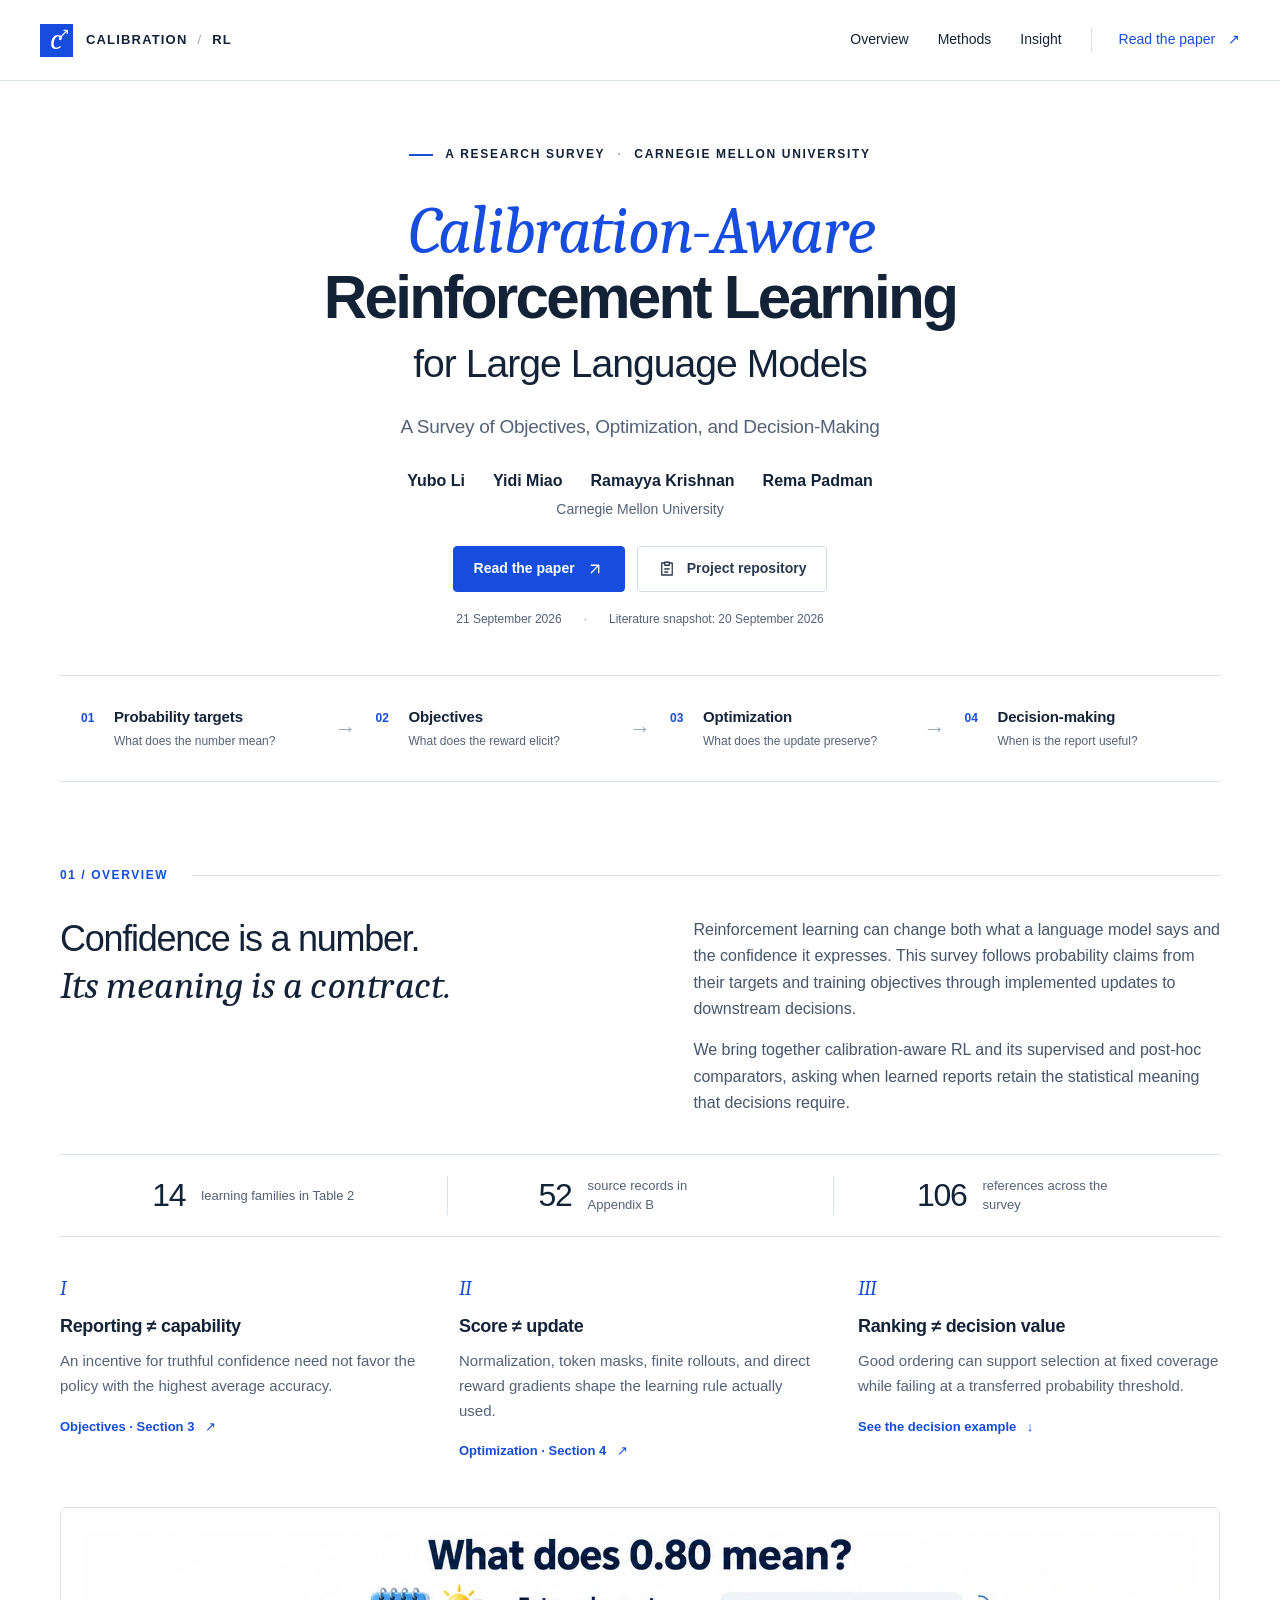
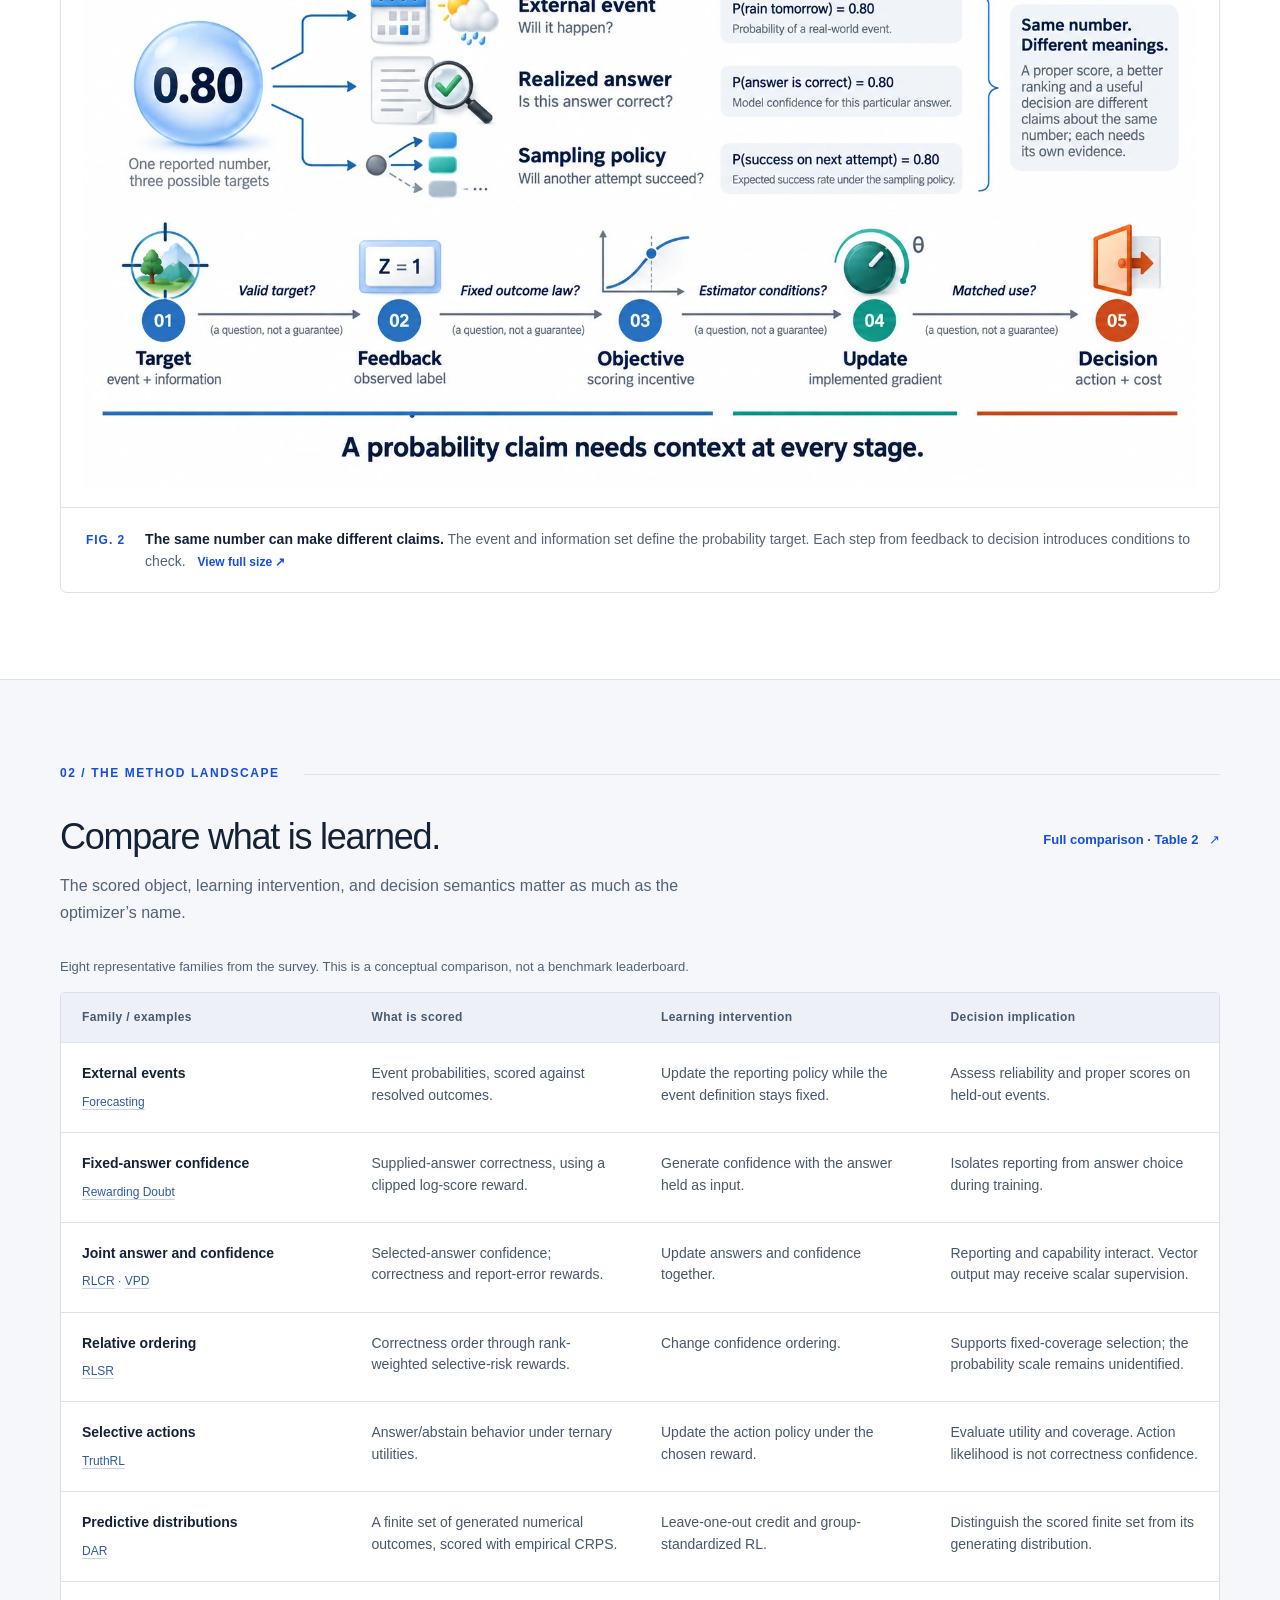
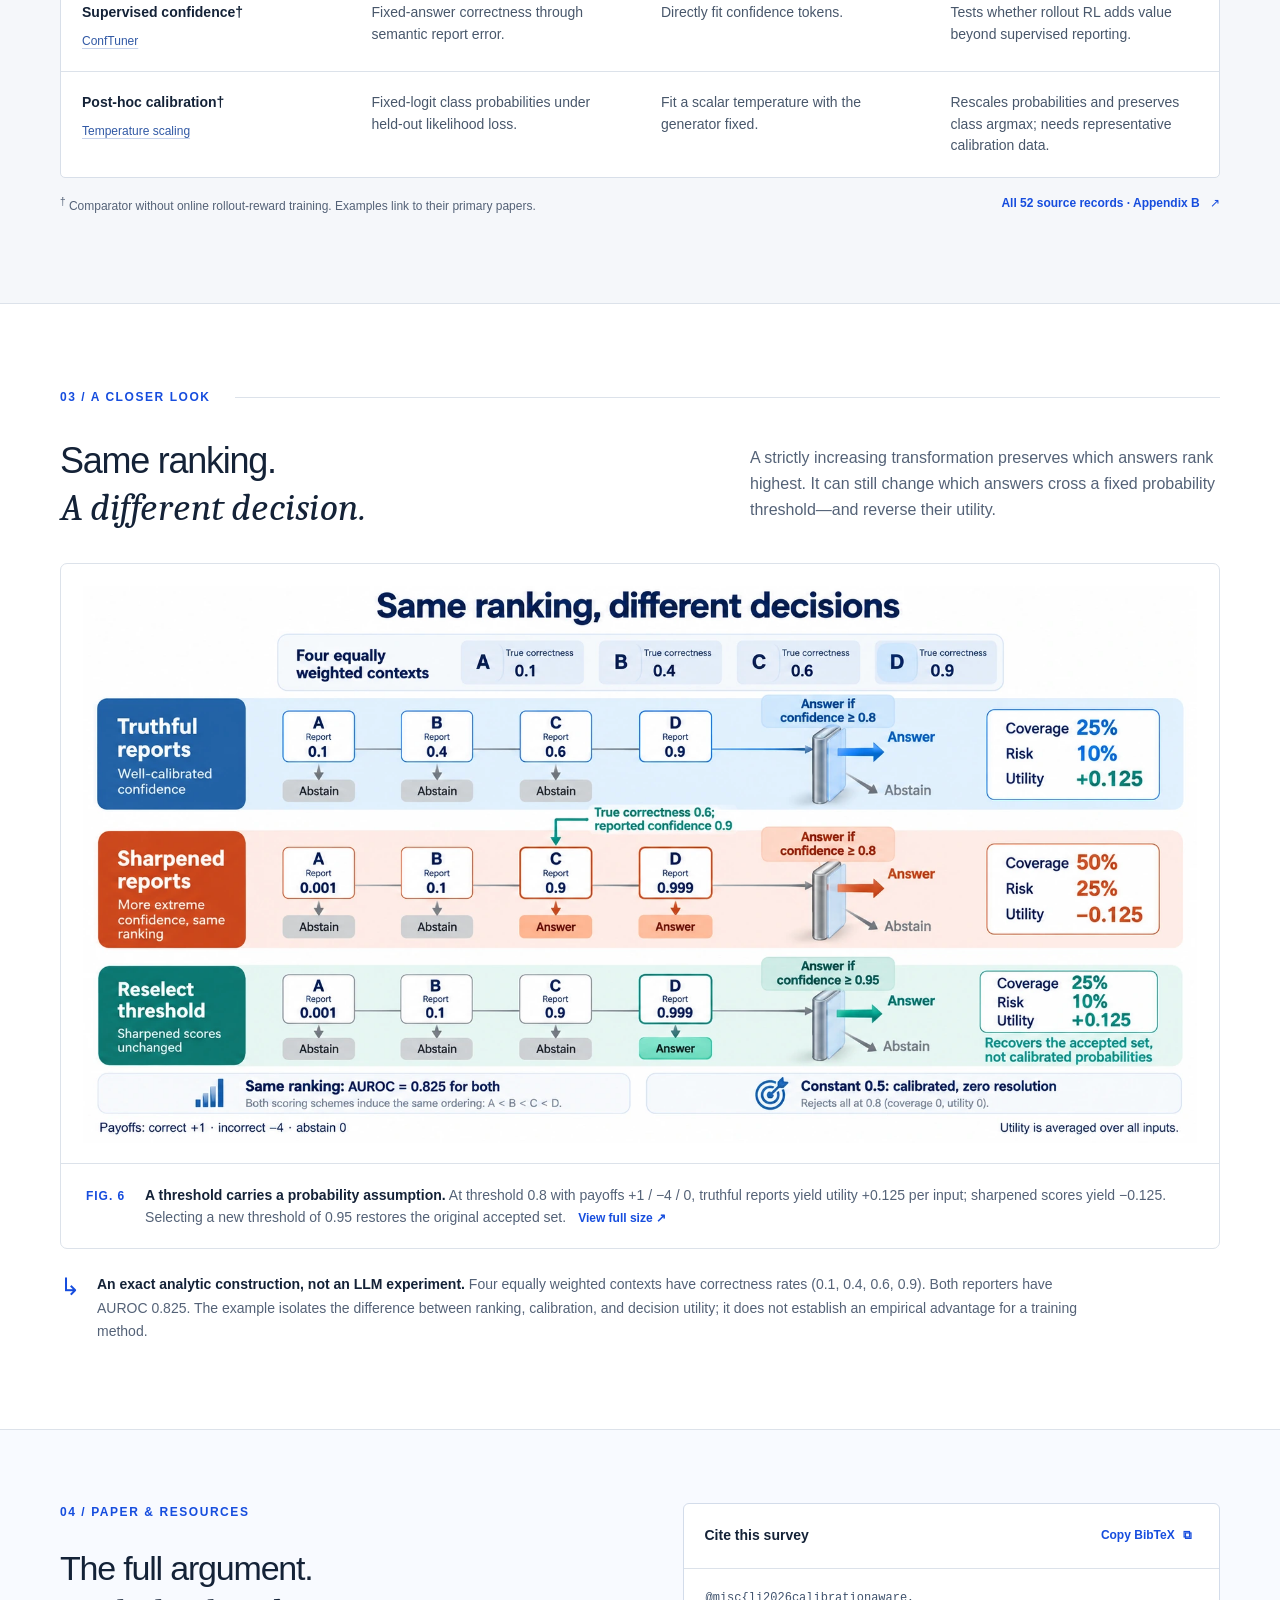
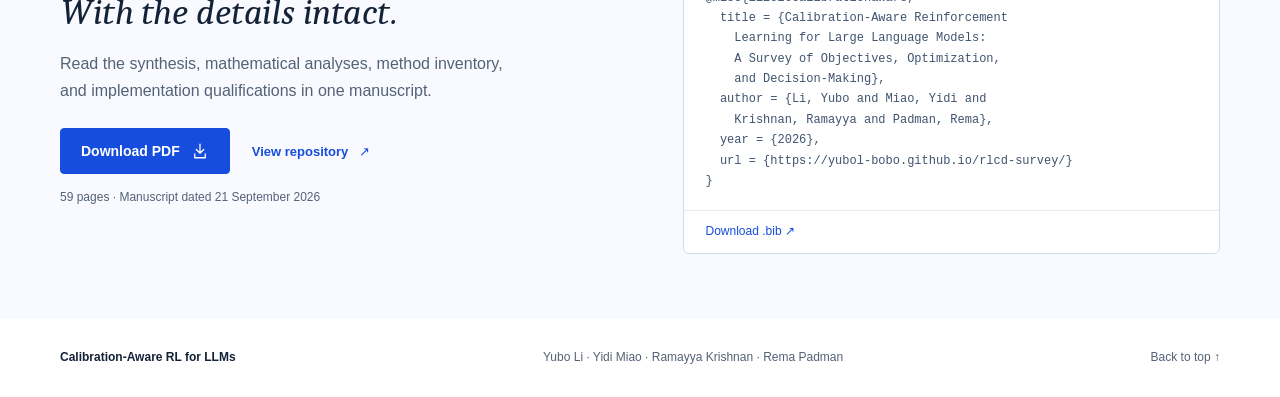
==== index.html @ 8191c108 "Publish calibration-aware RL survey project website" ====
<!doctype html>
<html lang="en">
<head>
  <meta charset="utf-8">
  <meta name="viewport" content="width=device-width, initial-scale=1">
  <meta name="theme-color" content="#164dde">
  <title>Calibration-Aware RL for LLMs · Survey</title>
  <meta name="description" content="A survey of calibration-aware reinforcement learning for large language models: connecting probability targets, objectives, implemented updates, and decision-making.">
  <meta property="og:title" content="Calibration-Aware Reinforcement Learning for Large Language Models">
  <meta property="og:description" content="A survey of objectives, optimization, and decision-making. Yubo Li, Yidi Miao, Ramayya Krishnan, and Rema Padman · Carnegie Mellon University.">
  <meta property="og:type" content="website">
  <meta property="og:url" content="https://yubol-bobo.github.io/rlcd-survey/">
  <meta name="citation_title" content="Calibration-Aware Reinforcement Learning for Large Language Models: A Survey of Objectives, Optimization, and Decision-Making">
  <meta name="citation_author" content="Yubo Li">
  <meta name="citation_author" content="Yidi Miao">
  <meta name="citation_author" content="Ramayya Krishnan">
  <meta name="citation_author" content="Rema Padman">
  <meta name="citation_publication_date" content="2026/09/21">
  <meta name="citation_pdf_url" content="https://yubol-bobo.github.io/rlcd-survey/pdf/calibration-aware-rl-survey.pdf">
  <link rel="canonical" href="https://yubol-bobo.github.io/rlcd-survey/">
  <link rel="icon" href="assets/favicon.svg" type="image/svg+xml">
  <link rel="preload" href="assets/fonts/Caladea-Italic.woff" as="font" type="font/woff" crossorigin>
  <link rel="stylesheet" href="styles.css">
  <script src="script.js" defer></script>
</head>
<body>
  <a class="skip-link" href="#overview">Skip to content</a>
  <header class="site-header">
    <div class="nav-wrap">
      <a class="wordmark" href="#top" aria-label="Calibration-aware RL survey home"><span class="brand-symbol" aria-hidden="true">c<span>↗</span></span>CALIBRATION<span class="wordmark-divider">/</span>RL</a>
      <nav aria-label="Main navigation"><a href="#overview">Overview</a><a href="#methods">Methods</a><a href="#insight">Insight</a><a class="nav-paper" href="pdf/calibration-aware-rl-survey.pdf">Read the paper <span aria-hidden="true">↗</span></a></nav>
    </div>
  </header>
  <main id="top">
    <section class="hero wrap" aria-labelledby="paper-title">
      <div class="eyebrow"><span class="blue-rule" aria-hidden="true"></span><span>A RESEARCH SURVEY</span><span class="eyebrow-dot">·</span><span class="eyebrow-institution">CARNEGIE MELLON UNIVERSITY</span></div>
      <h1 id="paper-title"><em>Calibration-Aware</em><br>Reinforcement Learning<span class="title-last">for Large Language Models</span></h1>
      <p class="subtitle">A Survey of Objectives, Optimization, and Decision-Making</p>
      <p class="authors"><span>Yubo Li</span><span>Yidi Miao</span><span>Ramayya Krishnan</span><span>Rema Padman</span></p>
      <p class="affiliation">Carnegie Mellon University</p>
      <div class="hero-actions"><a class="button primary" href="pdf/calibration-aware-rl-survey.pdf">Read the paper <svg aria-hidden="true" viewBox="0 0 24 24"><path d="M7 17 17 7M7 7h10v10"/></svg></a><a class="button secondary" href="https://github.com/yubol-bobo/rlcd-survey"><svg aria-hidden="true" viewBox="0 0 24 24"><path d="M8 4H5v16h14V4h-3M9 3h6v4H9zM9 12h6M9 16h4"/></svg>Project repository</a></div>
      <div class="hero-meta"><span>21 September 2026</span><span>Literature snapshot: 20 September 2026</span></div>
      <div class="pipeline" aria-label="The survey connects probability targets, objectives, implemented updates, and decisions">
        <div><span class="step-number">01</span><span>Probability targets</span><small>What does the number mean?</small></div><span class="pipeline-arrow" aria-hidden="true">→</span>
        <div><span class="step-number">02</span><span>Objectives</span><small>What does the reward elicit?</small></div><span class="pipeline-arrow" aria-hidden="true">→</span>
        <div><span class="step-number">03</span><span>Optimization</span><small>What does the update preserve?</small></div><span class="pipeline-arrow" aria-hidden="true">→</span>
        <div><span class="step-number">04</span><span>Decision-making</span><small>When is the report useful?</small></div>
      </div>
    </section>

    <section class="section wrap" id="overview" aria-labelledby="overview-title">
      <div class="section-label"><span>01 / OVERVIEW</span><span class="section-line"></span></div>
      <div class="overview-grid">
        <h2 id="overview-title">Confidence is a number.<br><em>Its meaning is a contract.</em></h2>
        <div class="overview-copy"><p>Reinforcement learning can change both what a language model says and the confidence it expresses. This survey follows probability claims from their targets and training objectives through implemented updates to downstream decisions.</p><p>We bring together calibration-aware RL and its supervised and post-hoc comparators, asking when learned reports retain the statistical meaning that decisions require.</p></div>
      </div>
      <div class="evidence-strip"><p><strong>14</strong><span>learning families in Table 2</span></p><p><strong>52</strong><span>source records in Appendix B</span></p><p><strong>106</strong><span>references across the survey</span></p></div>
      <div class="insights-grid">
        <article><span class="small-index">I</span><h3>Reporting ≠ capability</h3><p>An incentive for truthful confidence need not favor the policy with the highest average accuracy.</p><a class="text-link" href="pdf/calibration-aware-rl-survey.pdf#page=10">Objectives · Section 3 <span aria-hidden="true">↗</span></a></article>
        <article><span class="small-index">II</span><h3>Score ≠ update</h3><p>Normalization, token masks, finite rollouts, and direct reward gradients shape the learning rule actually used.</p><a class="text-link" href="pdf/calibration-aware-rl-survey.pdf#page=14">Optimization · Section 4 <span aria-hidden="true">↗</span></a></article>
        <article><span class="small-index">III</span><h3>Ranking ≠ decision value</h3><p>Good ordering can support selection at fixed coverage while failing at a transferred probability threshold.</p><a class="text-link" href="#insight">See the decision example <span aria-hidden="true">↓</span></a></article>
      </div>
      <figure class="figure-shell overview-figure">
        <a class="figure-link" href="assets/probability-claims.webp" target="_blank" rel="noopener" aria-label="Open Figure 2: What does 0.80 mean? at full size"><img src="assets/probability-claims.webp" width="1774" height="887" loading="lazy" alt="A reported probability of 0.80 can describe an external event, the correctness of one realized answer, or success under a sampling policy. Target, feedback, objective, update, and decision are connected by conditions that need checking."></a>
        <figcaption><span class="figure-number">FIG. 2</span><div><strong>The same number can make different claims.</strong> The event and information set define the probability target. Each step from feedback to decision introduces conditions to check.<a class="figure-full" href="assets/probability-claims.webp" target="_blank" rel="noopener">View full size <span aria-hidden="true">↗</span></a></div></figcaption>
      </figure>
    </section>

    <section class="methods-section" id="methods" aria-labelledby="methods-title"><div class="wrap section">
      <div class="section-label"><span>02 / THE METHOD LANDSCAPE</span><span class="section-line"></span></div>
      <div class="section-heading"><div><h2 id="methods-title">Compare what is learned.</h2><p class="section-intro">The scored object, learning intervention, and decision semantics matter as much as the optimizer’s name.</p></div><a class="text-link" href="pdf/calibration-aware-rl-survey.pdf#page=8">Full comparison · Table 2 <span aria-hidden="true">↗</span></a></div>
      <p class="table-scope">Eight representative families from the survey. This is a conceptual comparison, not a benchmark leaderboard.</p>
      <p class="mobile-table-hint">Scroll horizontally to compare all four columns <span aria-hidden="true">↔</span></p>
      <div class="table-scroll" role="region" aria-label="Comparison of eight representative learning families" tabindex="0">
        <table><caption class="visually-hidden">Selected learning families, targets, interventions, and decision implications, adapted from Table 2.</caption><colgroup><col class="family-col"><col><col><col></colgroup><thead><tr><th scope="col">Family / examples</th><th scope="col">What is scored</th><th scope="col">Learning intervention</th><th scope="col">Decision implication</th></tr></thead><tbody>
<tr><th scope="row"><strong>External events</strong><span class="method-examples"><a href="https://arxiv.org/abs/2608.28482" title="Forecasting (P001)">Forecasting</a></span></th><td>Event probabilities, scored against resolved outcomes.</td><td>Update the reporting policy while the event definition stays fixed.</td><td>Assess reliability and proper scores on held-out events.</td></tr>
<tr><th scope="row"><strong>Fixed-answer confidence</strong><span class="method-examples"><a href="https://proceedings.iclr.cc/paper_files/paper/2026/hash/bf8065446507b0d3842838564ac4f1f3-Abstract-Conference.html" title="Rewarding Doubt (P011)">Rewarding Doubt</a></span></th><td>Supplied-answer correctness, using a clipped log-score reward.</td><td>Generate confidence with the answer held as input.</td><td>Isolates reporting from answer choice during training.</td></tr>
<tr><th scope="row"><strong>Joint answer and confidence</strong><span class="method-examples"><a href="https://proceedings.iclr.cc/paper_files/paper/2026/hash/615675cc6e94ddb1a783904fb178b5f6-Abstract-Conference.html" title="RLCR (P010)">RLCR</a> · <a href="https://arxiv.org/abs/2511.14275" title="VPD (P067)">VPD</a></span></th><td>Selected-answer confidence; correctness and report-error rewards.</td><td>Update answers and confidence together.</td><td>Reporting and capability interact. Vector output may receive scalar supervision.</td></tr>
<tr><th scope="row"><strong>Relative ordering</strong><span class="method-examples"><a href="https://arxiv.org/abs/2607.03528" title="RLSR (P030)">RLSR</a></span></th><td>Correctness order through rank-weighted selective-risk rewards.</td><td>Change confidence ordering.</td><td>Supports fixed-coverage selection; the probability scale remains unidentified.</td></tr>
<tr><th scope="row"><strong>Selective actions</strong><span class="method-examples"><a href="https://icml.cc/virtual/2026/poster/63785" title="TruthRL (P020)">TruthRL</a></span></th><td>Answer/abstain behavior under ternary utilities.</td><td>Update the action policy under the chosen reward.</td><td>Evaluate utility and coverage. Action likelihood is not correctness confidence.</td></tr>
<tr><th scope="row"><strong>Predictive distributions</strong><span class="method-examples"><a href="https://arxiv.org/abs/2605.20740" title="DAR (P078)">DAR</a></span></th><td>A finite set of generated numerical outcomes, scored with empirical CRPS.</td><td>Leave-one-out credit and group-standardized RL.</td><td>Distinguish the scored finite set from its generating distribution.</td></tr>
<tr><th scope="row"><strong>Supervised confidence†</strong><span class="method-examples"><a href="https://doi.org/10.52202/085713-1783" title="ConfTuner (P009)">ConfTuner</a></span></th><td>Fixed-answer correctness through semantic report error.</td><td>Directly fit confidence tokens.</td><td>Tests whether rollout RL adds value beyond supervised reporting.</td></tr>
<tr><th scope="row"><strong>Post-hoc calibration†</strong><span class="method-examples"><a href="https://proceedings.mlr.press/v70/guo17a.html" title="Temperature scaling (P055)">Temperature scaling</a></span></th><td>Fixed-logit class probabilities under held-out likelihood loss.</td><td>Fit a scalar temperature with the generator fixed.</td><td>Rescales probabilities and preserves class argmax; needs representative calibration data.</td></tr>
        </tbody></table>
      </div>
      <div class="table-note"><p><sup>†</sup> Comparator without online rollout-reward training. Examples link to their primary papers.</p><a class="text-link" href="pdf/calibration-aware-rl-survey.pdf#page=39">All 52 source records · Appendix B <span aria-hidden="true">↗</span></a></div>
    </div></section>

    <section class="section wrap" id="insight" aria-labelledby="insight-title">
      <div class="section-label"><span>03 / A CLOSER LOOK</span><span class="section-line"></span></div>
      <div class="section-heading insight-heading"><div><h2 id="insight-title">Same ranking.<br><em>A different decision.</em></h2></div><p class="section-intro">A strictly increasing transformation preserves which answers rank highest. It can still change which answers cross a fixed probability threshold—and reverse their utility.</p></div>
      <figure class="figure-shell">
        <a class="figure-link" href="assets/decision-thresholds.webp" target="_blank" rel="noopener" aria-label="Open Figure 6: the decision threshold example at full size"><img src="assets/decision-thresholds.webp" width="1774" height="887" loading="lazy" alt="An exact four-context example compares truthful confidence with sharpened scores. At the same threshold of 0.8, truthful reports accept only context D, while sharpened scores also accept context C. Both have the same ranking but different risk and utility."></a>
        <figcaption><span class="figure-number">FIG. 6</span><div><strong>A threshold carries a probability assumption.</strong> At threshold 0.8 with payoffs +1 / −4 / 0, truthful reports yield utility +0.125 per input; sharpened scores yield −0.125. Selecting a new threshold of 0.95 restores the original accepted set.<a class="figure-full" href="assets/decision-thresholds.webp" target="_blank" rel="noopener">View full size <span aria-hidden="true">↗</span></a></div></figcaption>
      </figure>
      <div class="analytic-note"><span class="note-mark" aria-hidden="true">↳</span><p><strong>An exact analytic construction, not an LLM experiment.</strong> Four equally weighted contexts have correctness rates (0.1, 0.4, 0.6, 0.9). Both reporters have AUROC 0.825. The example isolates the difference between ranking, calibration, and decision utility; it does not establish an empirical advantage for a training method.</p></div>
    </section>

    <section class="paper-section" id="paper" aria-labelledby="paper-section-title"><div class="wrap paper-grid">
      <div><div class="section-label"><span>04 / PAPER & RESOURCES</span></div><h2 id="paper-section-title">The full argument.<br><em>With the details intact.</em></h2><p>Read the synthesis, mathematical analyses, method inventory, and implementation qualifications in one manuscript.</p><div class="hero-actions"><a class="button primary" href="pdf/calibration-aware-rl-survey.pdf" download>Download PDF <svg aria-hidden="true" viewBox="0 0 24 24"><path d="M12 3v12m-5-5 5 5 5-5M5 16v5h14v-5"/></svg></a><a class="text-link" href="https://github.com/yubol-bobo/rlcd-survey">View repository <span aria-hidden="true">↗</span></a></div><p class="paper-details">59 pages · Manuscript dated 21 September 2026</p></div>
      <div class="citation-block"><div class="citation-header"><h3>Cite this survey</h3><button type="button" id="copy-citation" aria-label="Copy BibTeX citation">Copy BibTeX <span aria-hidden="true">⧉</span></button></div><pre><code id="citation-text">@misc{li2026calibrationaware,
  title = {Calibration-Aware Reinforcement
    Learning for Large Language Models:
    A Survey of Objectives, Optimization,
    and Decision-Making},
  author = {Li, Yubo and Miao, Yidi and
    Krishnan, Ramayya and Padman, Rema},
  year = {2026},
  url = {https://yubol-bobo.github.io/rlcd-survey/}
}</code></pre><div class="citation-bottom"><a href="citation.bib" download>Download .bib <span aria-hidden="true">↗</span></a><span id="copy-status" role="status" aria-live="polite"></span></div></div>
    </div></section>
  </main>
  <footer class="wrap"><p>Calibration-Aware RL for LLMs</p><p>Yubo Li · Yidi Miao · Ramayya Krishnan · Rema Padman</p><a href="#top">Back to top <span aria-hidden="true">↑</span></a></footer>
</body>
</html>
---- styles.css ----
@font-face{font-family:Caladea;src:url('assets/fonts/Caladea-Italic.woff') format('woff');font-style:italic;font-weight:400;font-display:swap}
:root{--ink:#142237;--muted:#546277;--blue:#164dde;--line:#dce2ea;--pale:#f5f7fa;--wrap:1160px;--serif:Caladea,Georgia,serif}
*{box-sizing:border-box}html{scroll-behavior:smooth;scroll-padding-top:100px}body{margin:0;background:#fff;color:var(--ink);font:16px/1.65 -apple-system,BlinkMacSystemFont,'Segoe UI',Arial,sans-serif;-webkit-font-smoothing:antialiased}a{color:inherit;text-decoration:none}button{font:inherit}a,button{-webkit-tap-highlight-color:transparent}a:focus-visible,button:focus-visible,.table-scroll:focus-visible{outline:3px solid var(--blue);outline-offset:5px}::selection{background:#dce8ff;color:#13377c}.wrap{width:min(var(--wrap),calc(100% - 96px));margin-inline:auto}.site-header{border-bottom:1px solid var(--line);background:rgba(255,255,255,.97);position:sticky;top:0;z-index:10}.nav-wrap{width:min(1320px,calc(100% - 80px));height:80px;margin:auto;display:flex;align-items:center;justify-content:space-between}.wordmark{display:flex;align-items:center;gap:10px;font-size:13px;font-weight:750;letter-spacing:.09em}.wordmark-divider{color:#9ba6b7;font-weight:400}.brand-symbol{position:relative;background:var(--blue);color:white;font:italic 29px var(--serif);width:33px;height:33px;text-align:center;line-height:28px;letter-spacing:0;margin-right:3px}.brand-symbol span{position:absolute;right:3px;top:1px;font:14px Arial}nav{display:flex;align-items:center;gap:29px;font-size:14px;font-weight:500}nav a:hover,nav a[aria-current],.text-link:hover{color:var(--blue)}.nav-paper{padding-left:27px;border-left:1px solid var(--line);color:var(--blue)}.nav-paper span{padding-left:9px}.hero{padding-top:64px;text-align:center}.eyebrow{font-size:12px;letter-spacing:.14em;font-weight:600;display:flex;align-items:center;justify-content:center;gap:12px}.blue-rule{width:24px;height:2px;background:var(--blue)}.eyebrow-dot{color:#9ba6b7}h1,h2,h3,p{margin:0}h1{font-size:clamp(42px,4.7vw,69px);font-weight:550;line-height:1.09;letter-spacing:-.045em;margin:28px 0 21px}h1 em{font-family:var(--serif);font-weight:400;color:var(--blue);font-size:1.1em;letter-spacing:-.035em}h1 .title-last{display:block;font-size:.65em;letter-spacing:-.025em;line-height:1.3;margin-top:8px;font-weight:430}.subtitle{font-size:19px;color:var(--muted);letter-spacing:-.015em}.authors{display:flex;flex-wrap:wrap;justify-content:center;gap:8px 28px;margin-top:26px;font-size:16px;font-weight:550}.affiliation{font-size:14px;color:var(--muted);margin-top:4px}.hero-actions{display:flex;flex-wrap:wrap;align-items:center;justify-content:center;gap:12px;margin-top:24px}.button{min-height:46px;padding:10px 20px;border:1px solid var(--blue);display:inline-flex;align-items:center;justify-content:center;gap:11px;border-radius:4px;font-weight:600;font-size:14px;transition:background .15s,transform .15s}.button:hover{transform:translateY(-2px)}.button.primary{background:var(--blue);color:white}.button.primary:hover{background:#123eb2}.button.secondary{border-color:#d3dae4;background:white;color:#29394f}.button.secondary:hover{background:var(--pale)}.button svg{width:18px;height:18px;fill:none;stroke:currentColor;stroke-width:1.7;stroke-linecap:round;stroke-linejoin:round}.hero-meta{font-size:12px;display:flex;justify-content:center;gap:22px;color:var(--muted);margin-top:18px}.hero-meta span+span:before{content:'·';margin-right:22px;color:#8b96a7}.pipeline{margin-top:46px;padding:29px 5px;border-top:1px solid var(--line);border-bottom:1px solid var(--line);display:grid;grid-template-columns:1fr 28px 1fr 28px 1fr 28px 1fr;align-items:center;text-align:left}.pipeline>div{padding-left:16px;display:grid;grid-template-columns:26px 1fr;gap:2px 7px}.pipeline .step-number{grid-row:span 2;color:var(--blue);font-size:12px;margin-top:4px;font-weight:600}.pipeline div>span:not(.step-number){font-weight:600;font-size:15px;letter-spacing:-.01em}.pipeline small{font-size:12px;color:var(--muted);white-space:nowrap}.pipeline-arrow{color:#9ca9ba;font-size:22px;text-align:center}.section{padding-top:84px;padding-bottom:86px}.section-label{display:flex;align-items:center;gap:24px;color:var(--blue);font-size:12px;font-weight:650;letter-spacing:.13em;margin-bottom:31px}.section-line{height:1px;background:var(--line);flex:1}h2{font-size:36px;line-height:1.22;letter-spacing:-.035em;font-weight:540}h2 em{font-family:var(--serif);font-weight:400;letter-spacing:-.012em;font-size:1.07em}h3{font-size:18px;line-height:1.4;letter-spacing:-.018em;font-weight:620}.overview-grid{display:grid;grid-template-columns:1.07fr 1fr;gap:70px;align-items:start}.overview-copy{color:#45556a}.overview-copy p+p{margin-top:15px}.evidence-strip{display:grid;grid-template-columns:repeat(3,1fr);border-block:1px solid var(--line);margin:38px 0 34px;padding:21px 0}.evidence-strip p{display:flex;align-items:center;gap:16px;justify-content:center;border-left:1px solid var(--line)}.evidence-strip p:first-child{border:0}.evidence-strip strong{font-size:32px;font-weight:450;letter-spacing:-.04em;line-height:1.2}.evidence-strip span{font-size:13px;line-height:1.4;max-width:155px;color:var(--muted)}.insights-grid{display:grid;grid-template-columns:repeat(3,1fr);gap:37px}.small-index{color:var(--blue);font-family:var(--serif);font-style:italic;font-size:20px;display:block;margin-bottom:10px}.insights-grid p{font-size:15px;color:var(--muted);line-height:1.65;margin-top:10px}.text-link{display:inline-block;font-size:13px;font-weight:550;color:var(--blue)}.text-link span{margin-left:7px}.insights-grid .text-link{margin-top:17px}.figure-shell{margin:33px 0 0;background:#fff;border:1px solid var(--line);border-radius:7px;overflow:hidden}.overview-figure{margin-top:43px}.figure-link{display:block;padding:22px 22px 0}.figure-link img{display:block;width:100%;height:auto}.figure-link:hover{background:#fbfcff}figcaption{display:flex;gap:20px;border-top:1px solid var(--line);padding:20px 25px;font-size:14px;color:var(--muted);line-height:1.6;margin-top:20px}figcaption strong{color:var(--ink);font-weight:600}.figure-number{flex-shrink:0;font-size:12px;font-weight:700;letter-spacing:.08em;color:var(--blue);padding-top:3px}.figure-full{display:inline-block;white-space:nowrap;color:var(--blue);font-size:12px;font-weight:600;margin-left:12px}.methods-section{background:var(--pale);border-block:1px solid var(--line)}.section-heading{display:flex;justify-content:space-between;align-items:flex-start;gap:45px}.section-heading>.text-link{flex-shrink:0;margin-top:14px}.section-intro{color:var(--muted);max-width:650px;margin-top:14px}.table-scope{font-size:13px;color:var(--muted);margin-top:30px;margin-bottom:15px}.table-scroll{overflow-x:auto;border:1px solid #d8dfe9;border-radius:5px;background:white;scrollbar-color:#9cabbe #edf1f6}table{border-collapse:collapse;table-layout:fixed;width:100%;text-align:left;font-size:14px;line-height:1.55}th,td{padding:20px 21px;vertical-align:top;border-bottom:1px solid var(--line)}thead th{font-size:12px;letter-spacing:.035em;color:#465970;background:#edf1f7;font-weight:650;padding-block:15px}td,tbody th{font-weight:400}tbody tr:last-child>*{border-bottom:0}.family-col{width:25%}tbody th>strong{display:block;font-size:14px;font-weight:630;color:var(--ink)}.method-examples{display:block;font-size:12px;line-height:1.6;color:var(--muted);margin-top:8px}.method-examples a{color:#3159a5;text-decoration:underline;text-decoration-color:#c7d3eb;text-underline-offset:3px}.method-examples a:hover{text-decoration-color:var(--blue)}tbody td{color:#48576b}.table-note{display:flex;gap:35px;justify-content:space-between;margin-top:16px;font-size:12px;color:var(--muted)}.table-note .text-link{flex-shrink:0;font-size:12px}.mobile-table-hint{display:none}.insight-heading{align-items:center}.insight-heading>.section-intro{max-width:470px;margin:0}.analytic-note{display:flex;gap:17px;font-size:14px;color:var(--muted);margin-top:24px;line-height:1.65;max-width:1020px}.analytic-note strong{color:var(--ink);font-weight:600}.note-mark{color:var(--blue);font-size:24px;line-height:1.2}.paper-section{border-top:1px solid var(--line);background:#f8faff;padding:73px 0 65px}.paper-grid{display:grid;grid-template-columns:1fr 1fr;gap:85px}.paper-grid .section-label{margin-bottom:25px}.paper-grid h2{font-size:34px}.paper-grid>div>p{margin-top:18px;color:var(--muted);max-width:470px}.paper-grid .hero-actions{justify-content:flex-start;gap:22px}.paper-grid .paper-details{font-size:12px;margin-top:14px}.citation-block{align-self:center;border:1px solid #d3dcea;border-radius:6px;background:white;overflow:hidden}.citation-header{display:flex;align-items:center;justify-content:space-between;padding:16px 21px;border-bottom:1px solid var(--line);gap:10px}.citation-header h3{font-size:14px;letter-spacing:0}.citation-header button{background:transparent;border:0;color:var(--blue);font-size:12px;font-weight:600;padding:6px;cursor:pointer}.citation-header button:hover{background:#eef3ff;border-radius:3px}.citation-header button span{margin-left:5px}pre{font:12px/1.7 'Cascadia Code',Consolas,monospace;margin:0;padding:19px 22px;overflow-x:auto;color:#40536e;tab-size:2}.citation-bottom{display:flex;justify-content:space-between;gap:10px;border-top:1px solid #e6ebf3;padding:11px 22px;font-size:12px;color:var(--blue)}footer{display:flex;align-items:center;justify-content:space-between;gap:24px;padding-block:29px;font-size:12px;color:var(--muted)}footer p:first-child{font-weight:650;color:var(--ink)}footer a{white-space:nowrap}.skip-link{position:fixed;top:8px;left:12px;padding:10px 15px;background:var(--blue);color:white;transform:translateY(-180%);z-index:100}.skip-link:focus{transform:translateY(0)}.visually-hidden{position:absolute;width:1px;height:1px;margin:-1px;padding:0;overflow:hidden;clip:rect(0,0,0,0);white-space:nowrap;border:0}
@media(min-width:1550px){.hero{padding-top:80px}h1{font-size:74px}.pipeline{margin-top:54px}}
@media(max-width:1100px){.wrap{width:calc(100% - 64px)}.nav-wrap{width:calc(100% - 48px)}.pipeline>div{padding-left:4px;grid-template-columns:22px 1fr;gap:2px 4px}.pipeline{grid-template-columns:1fr 16px 1fr 16px 1fr 16px 1fr}.pipeline small{font-size:12px;white-space:normal}.pipeline div>span:not(.step-number){font-size:14px}.overview-grid{gap:40px}h2{font-size:32px}.paper-grid{gap:40px}th,td{padding:17px 15px}.section-heading{gap:25px}.insight-heading>.section-intro{max-width:420px}.section{padding-block:68px}footer{font-size:12px}}
@media(max-width:760px){html{scroll-padding-top:85px}.wrap{width:calc(100% - 40px)}.nav-wrap{width:calc(100% - 36px);height:65px}.wordmark{font-size:12px;gap:6px;letter-spacing:.05em}.brand-symbol{width:28px;height:28px;line-height:24px;font-size:25px}nav{gap:18px;font-size:12px}nav>a:not(.nav-paper){display:none}.nav-paper{padding-left:0;border:0}.nav-paper span{padding-left:4px}.hero{padding-top:45px}.eyebrow{font-size:12px;letter-spacing:.09em;gap:7px}.blue-rule{width:15px}h1{font-size:clamp(34px,6.5vw,48px);line-height:1.13;letter-spacing:-.045em;margin-top:23px}h1 .title-last{font-size:.66em;margin-top:11px}.subtitle{font-size:16px;max-width:390px;margin:auto;line-height:1.55;padding-inline:6px}.authors{font-size:14px;gap:5px 19px;max-width:410px;margin-inline:auto;margin-top:23px}.affiliation{font-size:12px}.hero-actions{gap:9px}.button{font-size:13px;padding:10px 15px}.hero-meta{flex-direction:column;gap:1px;font-size:12px}.hero-meta span+span:before{content:none}.pipeline{margin-top:31px;grid-template-columns:1fr 1fr;gap:23px 12px;padding:24px 0}.pipeline-arrow{display:none}.pipeline>div{grid-template-columns:25px 1fr;padding-left:5px}.pipeline small{font-size:12px}.pipeline div>span:not(.step-number){font-size:14px}.section{padding-top:52px;padding-bottom:53px}.section-label{font-size:12px;letter-spacing:.11em;gap:15px;margin-bottom:24px}.overview-grid{grid-template-columns:1fr;gap:24px}h2{font-size:31px}.overview-copy{font-size:16px}.evidence-strip{margin:27px 0 29px;padding-block:20px}.evidence-strip p{flex-direction:column;gap:5px;text-align:center;padding-inline:8px}.evidence-strip strong{font-size:30px}.evidence-strip span{font-size:12px;max-width:100px}.insights-grid{grid-template-columns:1fr;gap:0}.insights-grid article{padding-block:20px;border-top:1px solid var(--line);display:grid;grid-template-columns:24px 1fr;gap:0 12px}.insights-grid article:first-child{border:0;padding-top:0}.insights-grid .small-index{grid-row:span 3;margin:0;font-size:20px;line-height:1.4}.insights-grid h3{font-size:18px}.insights-grid p{margin-top:7px;font-size:15px}.insights-grid .text-link{margin-top:10px}.figure-shell{margin-top:23px;border-radius:4px}.figure-link{padding:10px 7px 0}figcaption{margin-top:10px;padding:14px 14px;gap:12px;font-size:12px}.figure-number{font-size:12px;white-space:nowrap}.figure-full{display:block;margin:7px 0 0;font-size:12px}.section-heading{display:block}.section-heading>.text-link{margin-top:18px}.section-intro{font-size:16px;margin-top:12px}.table-scope{margin-top:24px;margin-bottom:12px;font-size:12px}.mobile-table-hint{display:block;font-size:12px;color:var(--blue);margin-bottom:8px}.table-scroll{margin-right:-20px;border-radius:4px 0 0 4px}table{min-width:880px;font-size:14px}th,td{padding:17px 18px}.table-note{flex-direction:column;gap:10px;font-size:12px}.table-note .text-link{font-size:12px}.insight-heading>.section-intro{margin-top:19px;max-width:none}.analytic-note{font-size:13px;gap:11px}.paper-section{padding-block:51px}.paper-grid{grid-template-columns:1fr;gap:30px}.paper-grid h2{font-size:32px}.paper-grid>div>p{font-size:15px}.paper-grid .paper-details{font-size:12px}.citation-header{padding:13px 16px}pre{font-size:12px;padding:17px 16px}.citation-bottom{padding:11px 16px}footer{flex-wrap:wrap;justify-content:space-between;gap:9px 12px;padding-block:24px;font-size:12px}footer p:nth-child(2){order:3;width:100%;font-size:12px}footer p:first-child{font-size:12px}}
@media(prefers-reduced-motion:reduce){html{scroll-behavior:auto}*,*:before,*:after{transition:none!important;animation:none!important}}

@media(max-width:760px){.eyebrow{flex-wrap:wrap;gap:3px 8px}.eyebrow .blue-rule,.eyebrow-dot{display:none}.eyebrow-institution{width:100%}.authors{display:grid;grid-template-columns:1fr 1fr;gap:5px 15px;max-width:330px}}
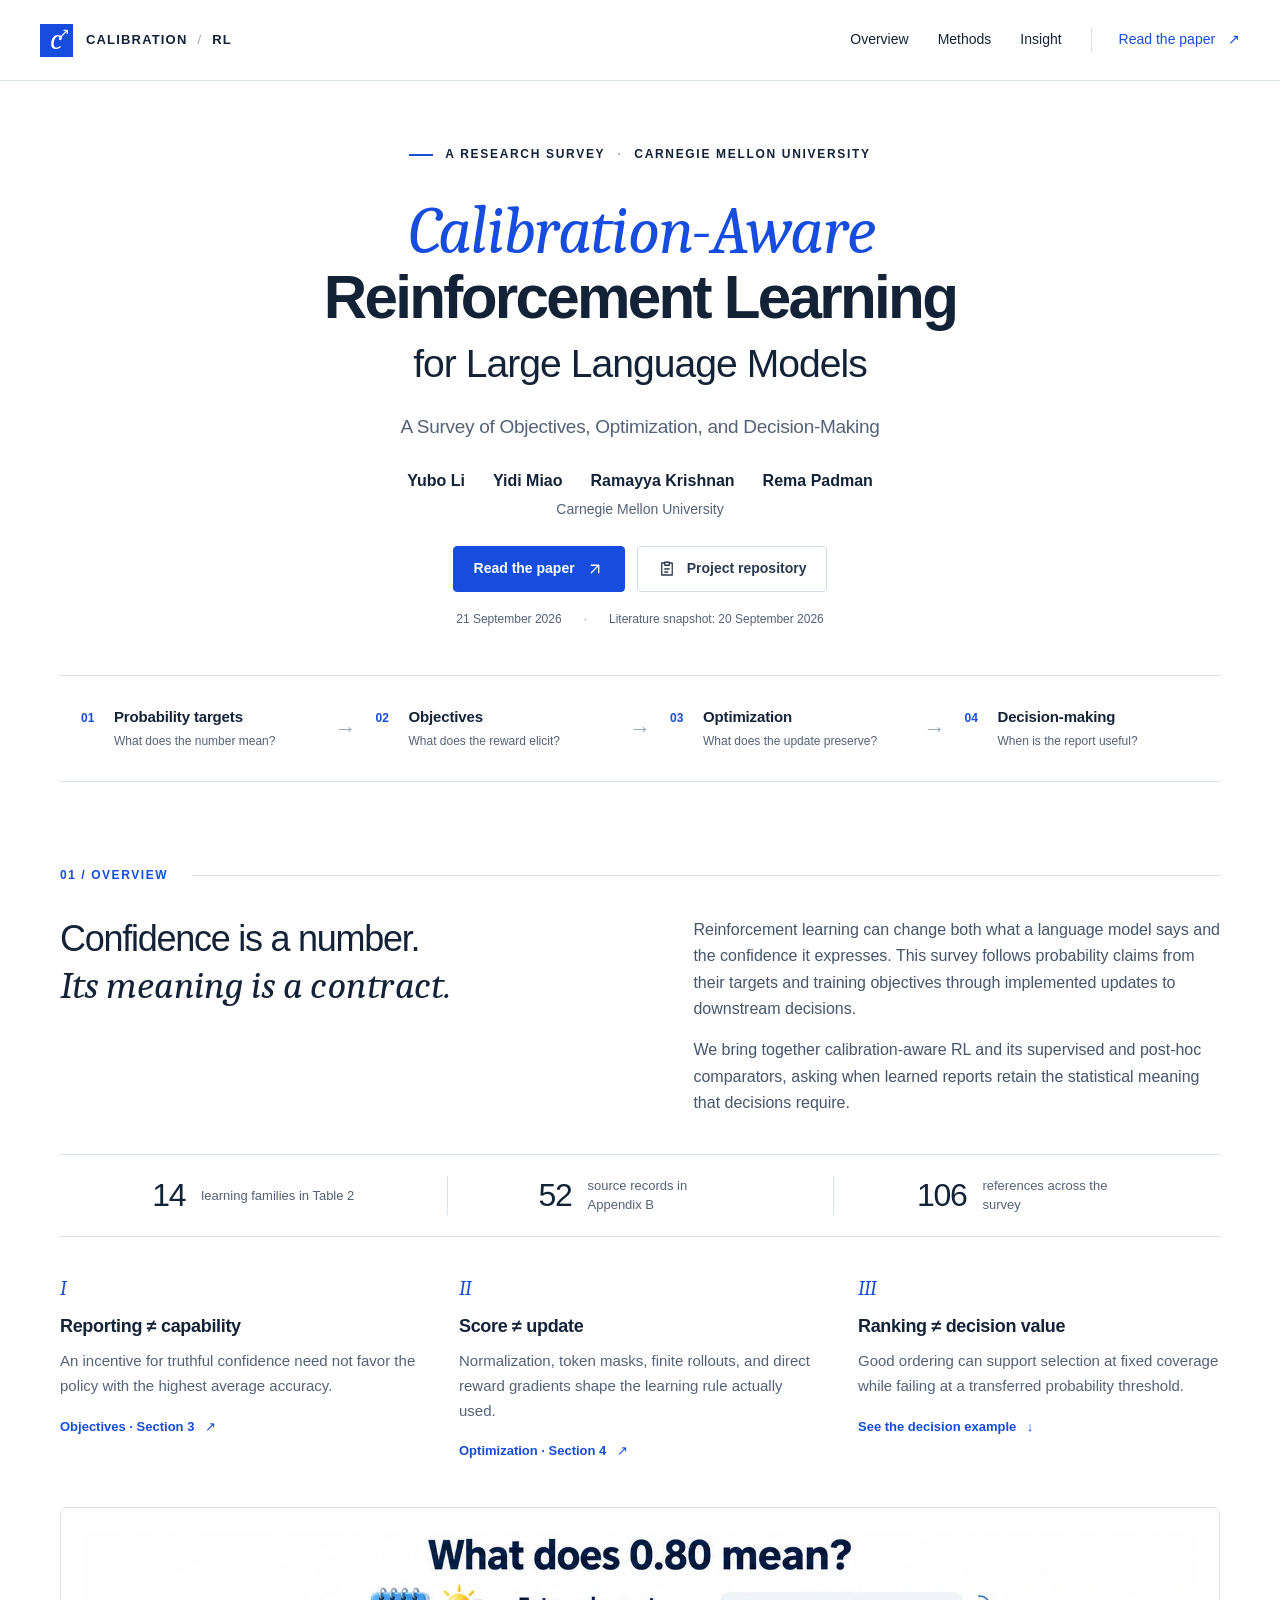
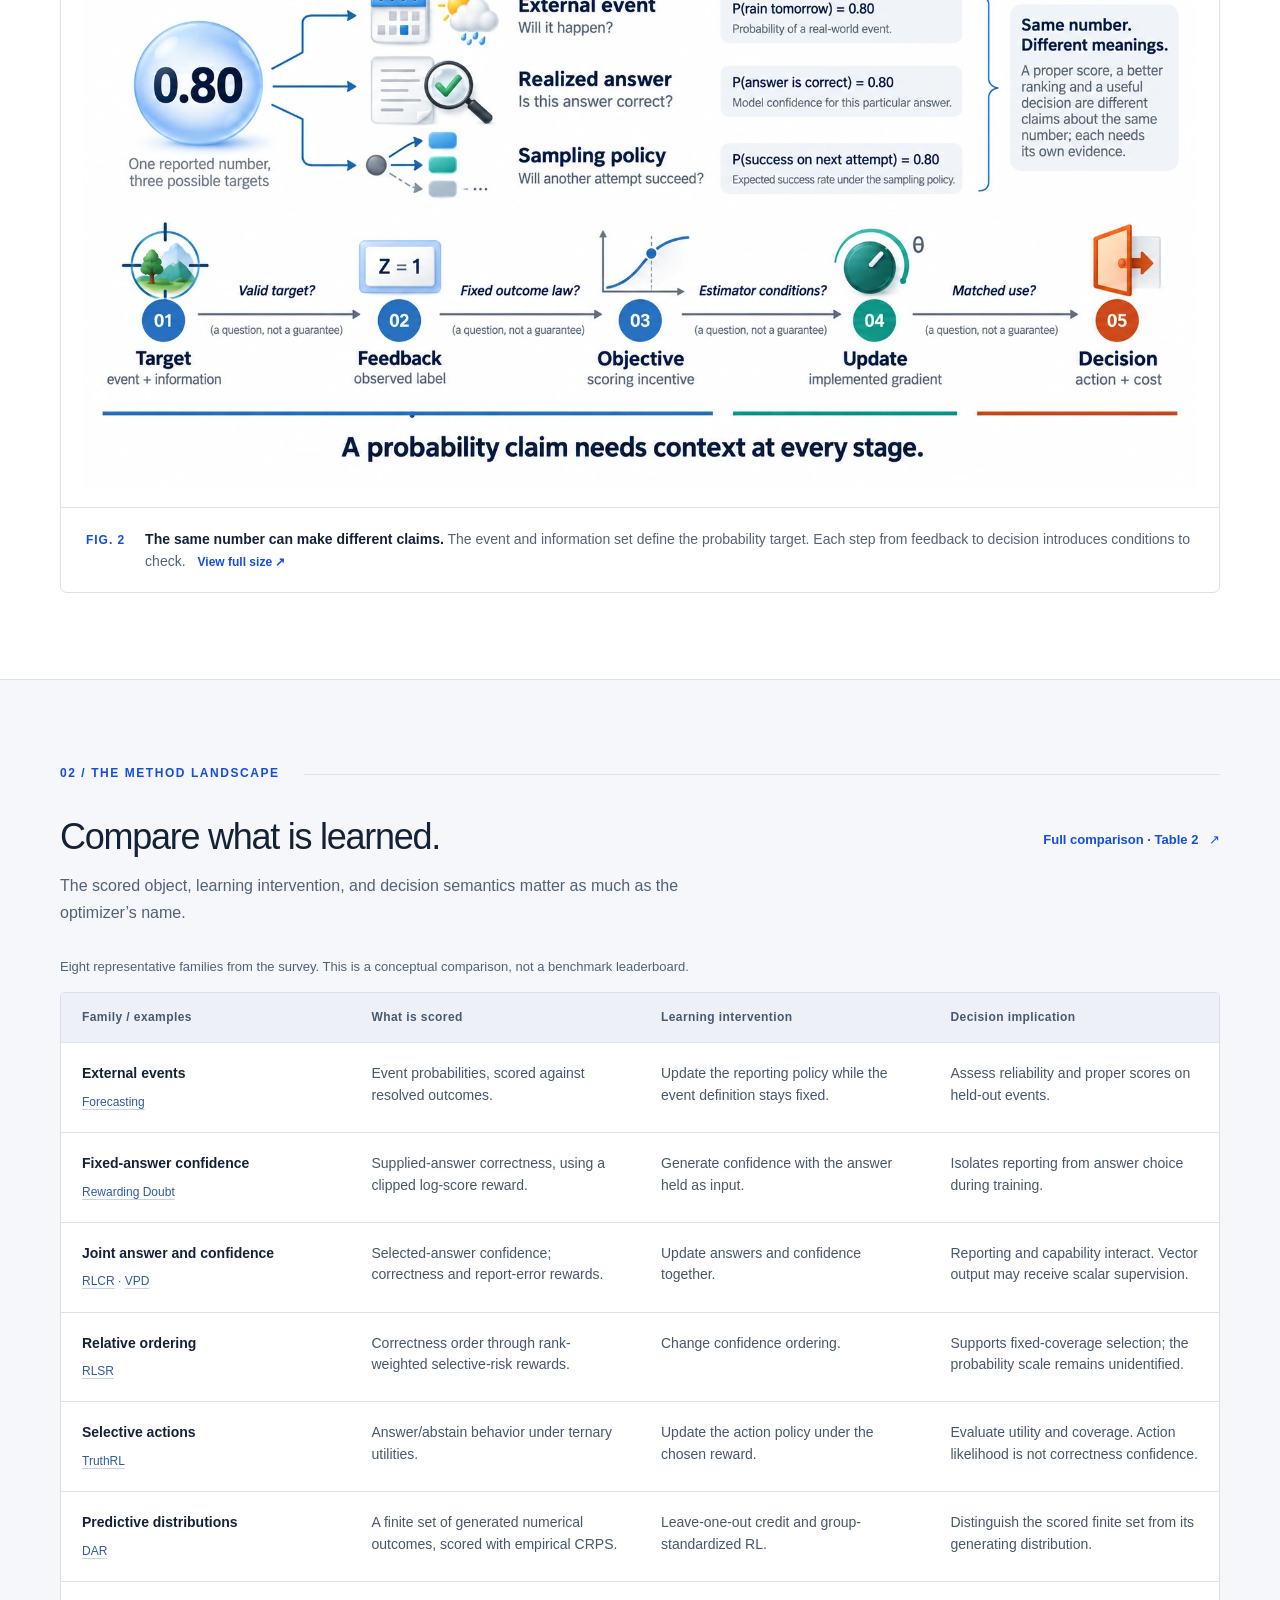
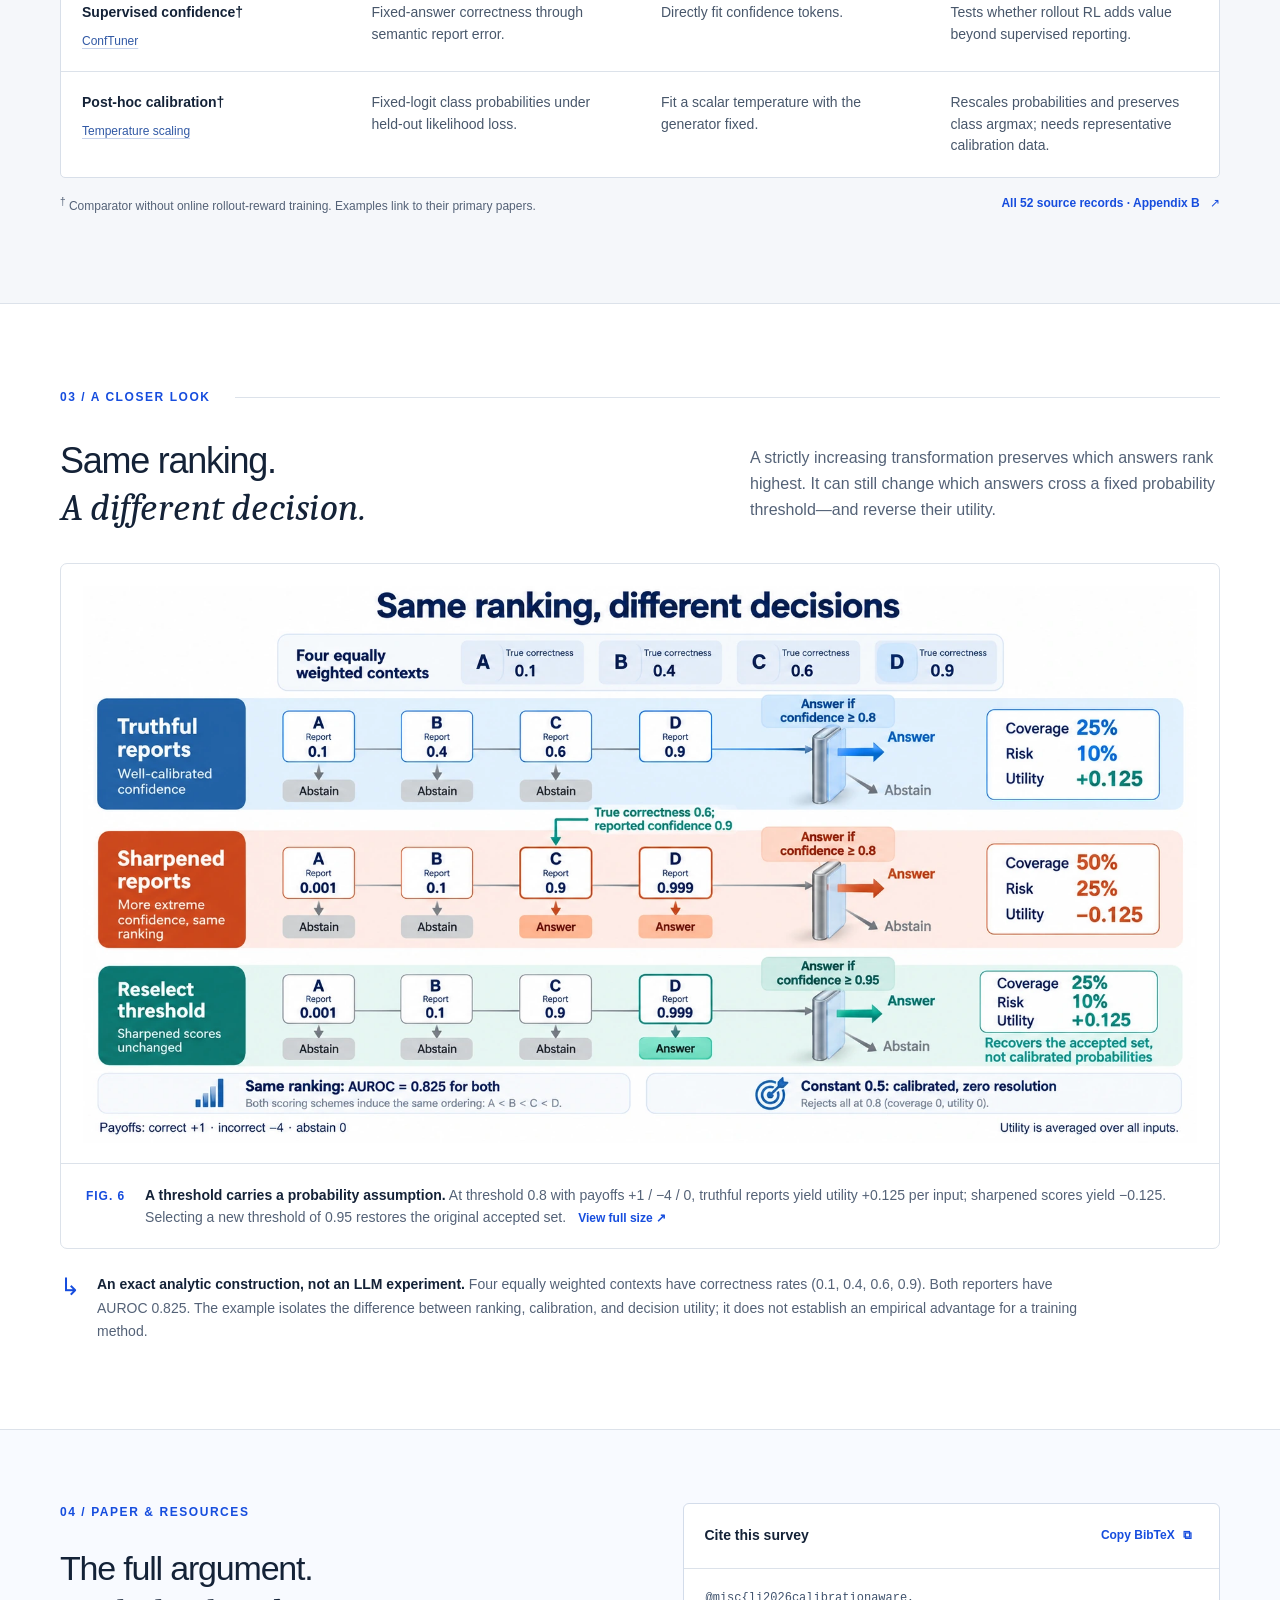
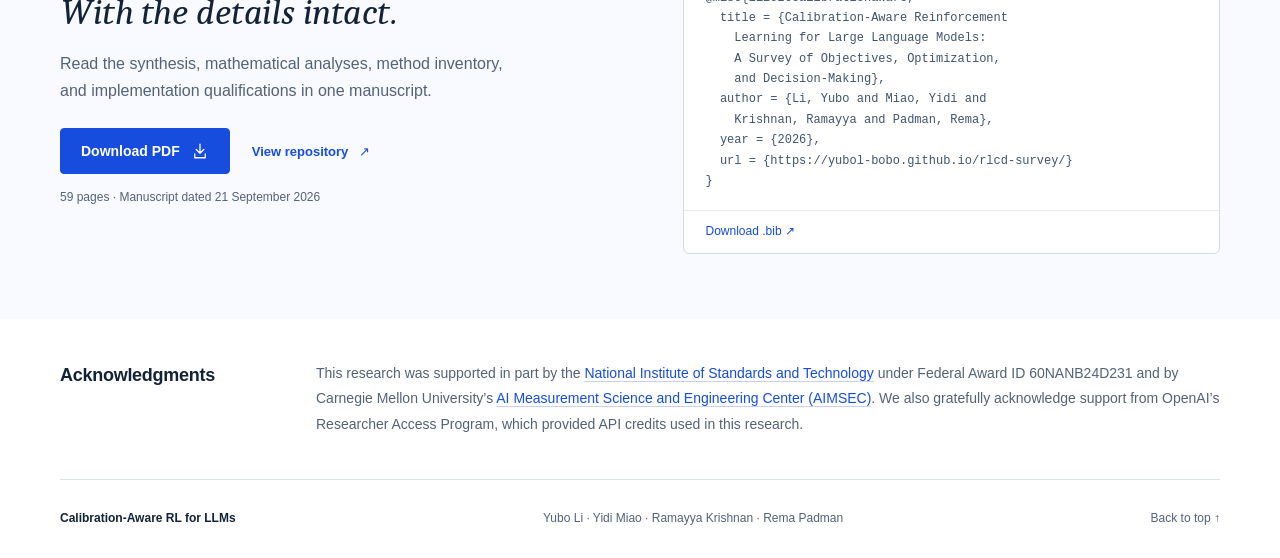
==== commit 200b1613: "Add acknowledgments matching the survey manuscript" ====
--- a/index.html
+++ b/index.html
@@ -109,6 +109,10 @@
   url = {https://yubol-bobo.github.io/rlcd-survey/}
 }</code></pre><div class="citation-bottom"><a href="citation.bib" download>Download .bib <span aria-hidden="true">↗</span></a><span id="copy-status" role="status" aria-live="polite"></span></div></div>
     </div></section>
+    <section class="acknowledgments wrap" id="acknowledgments" aria-labelledby="acknowledgments-title">
+      <h2 id="acknowledgments-title">Acknowledgments</h2>
+      <p>This research was supported in part by the <a href="https://ror.org/05xpvk416">National Institute of Standards and Technology</a> under Federal Award ID 60NANB24D231 and by Carnegie Mellon University’s <a href="https://www.cmu.edu/aimsec/research/index.html">AI Measurement Science and Engineering Center (AIMSEC)</a>. We also gratefully acknowledge support from OpenAI’s Researcher Access Program, which provided API credits used in this research.</p>
+    </section>
   </main>
   <footer class="wrap"><p>Calibration-Aware RL for LLMs</p><p>Yubo Li · Yidi Miao · Ramayya Krishnan · Rema Padman</p><a href="#top">Back to top <span aria-hidden="true">↑</span></a></footer>
 </body>
--- a/styles.css
+++ b/styles.css
@@ -7,3 +7,5 @@
 @media(prefers-reduced-motion:reduce){html{scroll-behavior:auto}*,*:before,*:after{transition:none!important;animation:none!important}}
 
 @media(max-width:760px){.eyebrow{flex-wrap:wrap;gap:3px 8px}.eyebrow .blue-rule,.eyebrow-dot{display:none}.eyebrow-institution{width:100%}.authors{display:grid;grid-template-columns:1fr 1fr;gap:5px 15px;max-width:330px}}
+.acknowledgments{display:grid;grid-template-columns:220px 1fr;gap:36px;padding-block:42px;border-bottom:1px solid var(--line)}.acknowledgments h2{font-size:18px;font-weight:600;letter-spacing:-.015em;line-height:1.6}.acknowledgments p{font-size:14px;line-height:1.8;color:var(--muted)}.acknowledgments a{color:var(--blue);text-decoration:underline;text-decoration-color:#c7d3eb;text-underline-offset:3px}.acknowledgments a:hover{text-decoration-color:var(--blue)}
+@media(max-width:760px){.acknowledgments{grid-template-columns:1fr;gap:13px;padding-block:31px}.acknowledgments p{font-size:14px}}
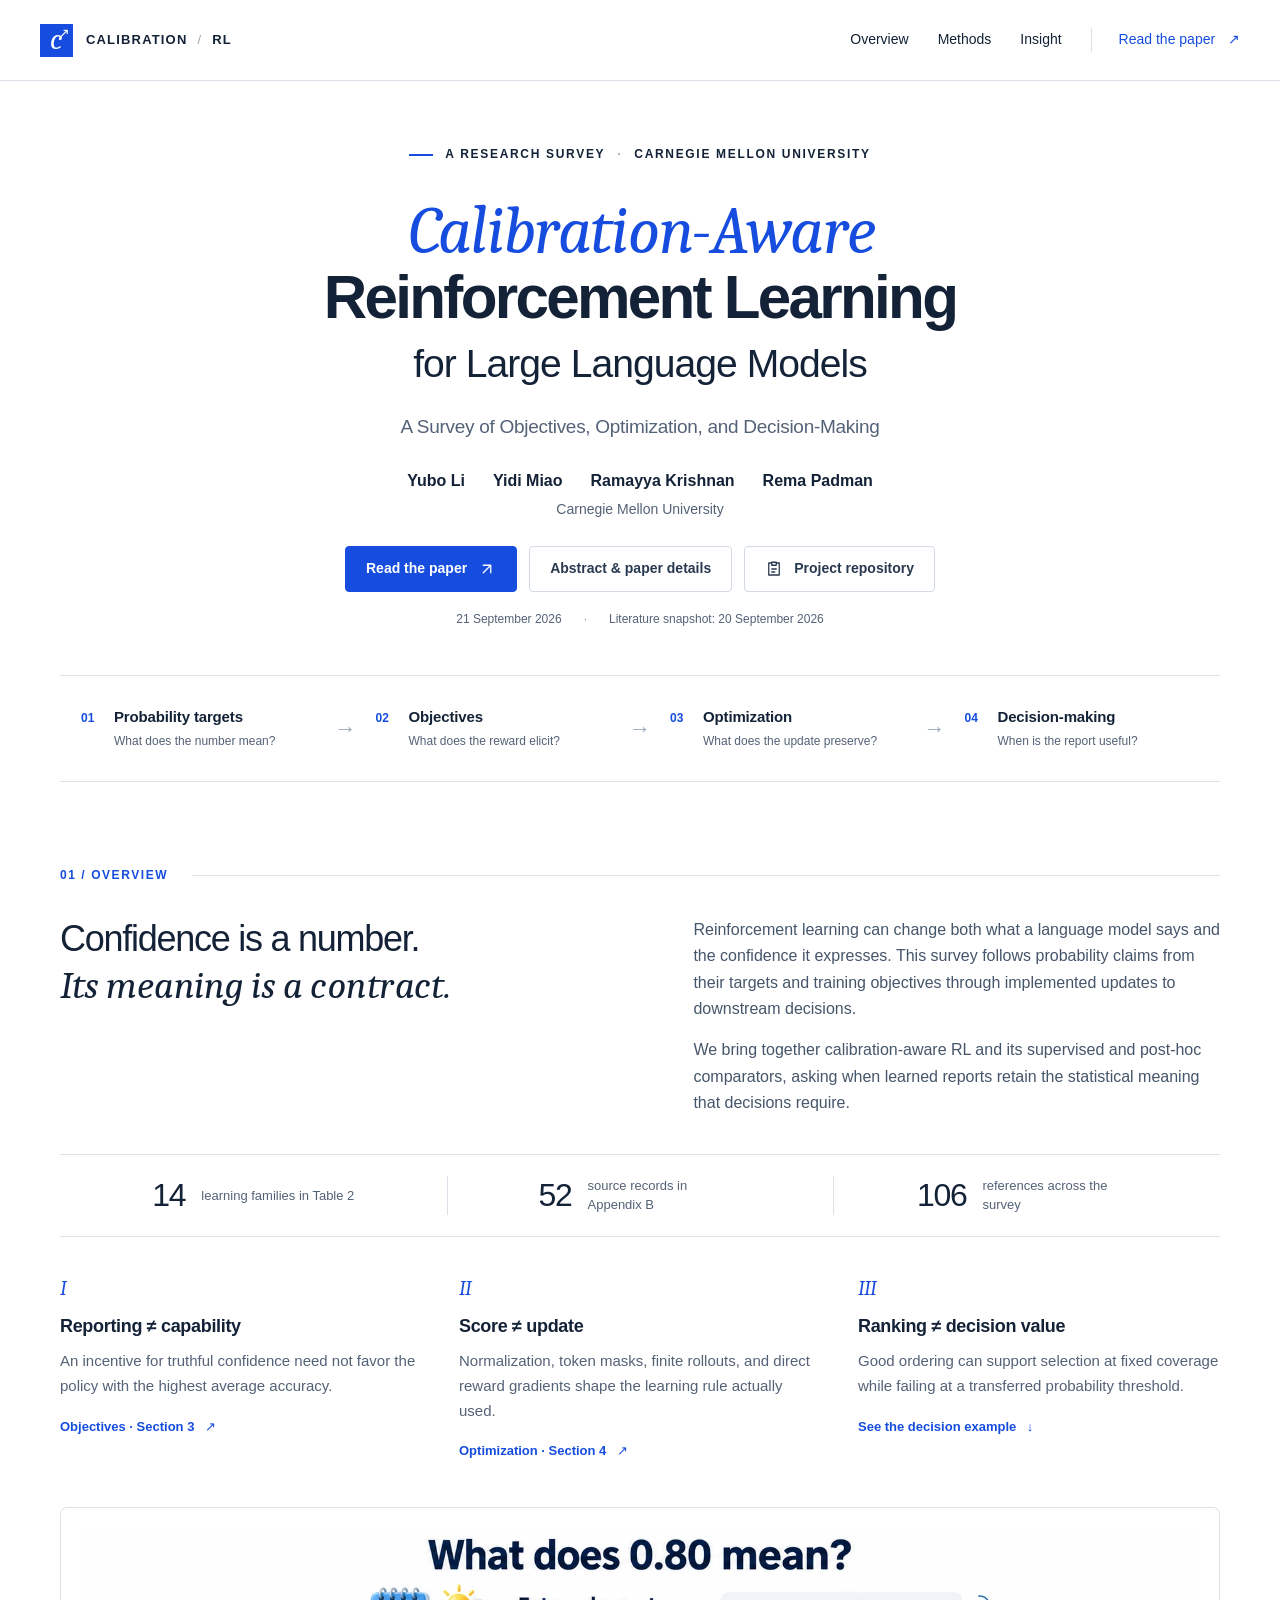
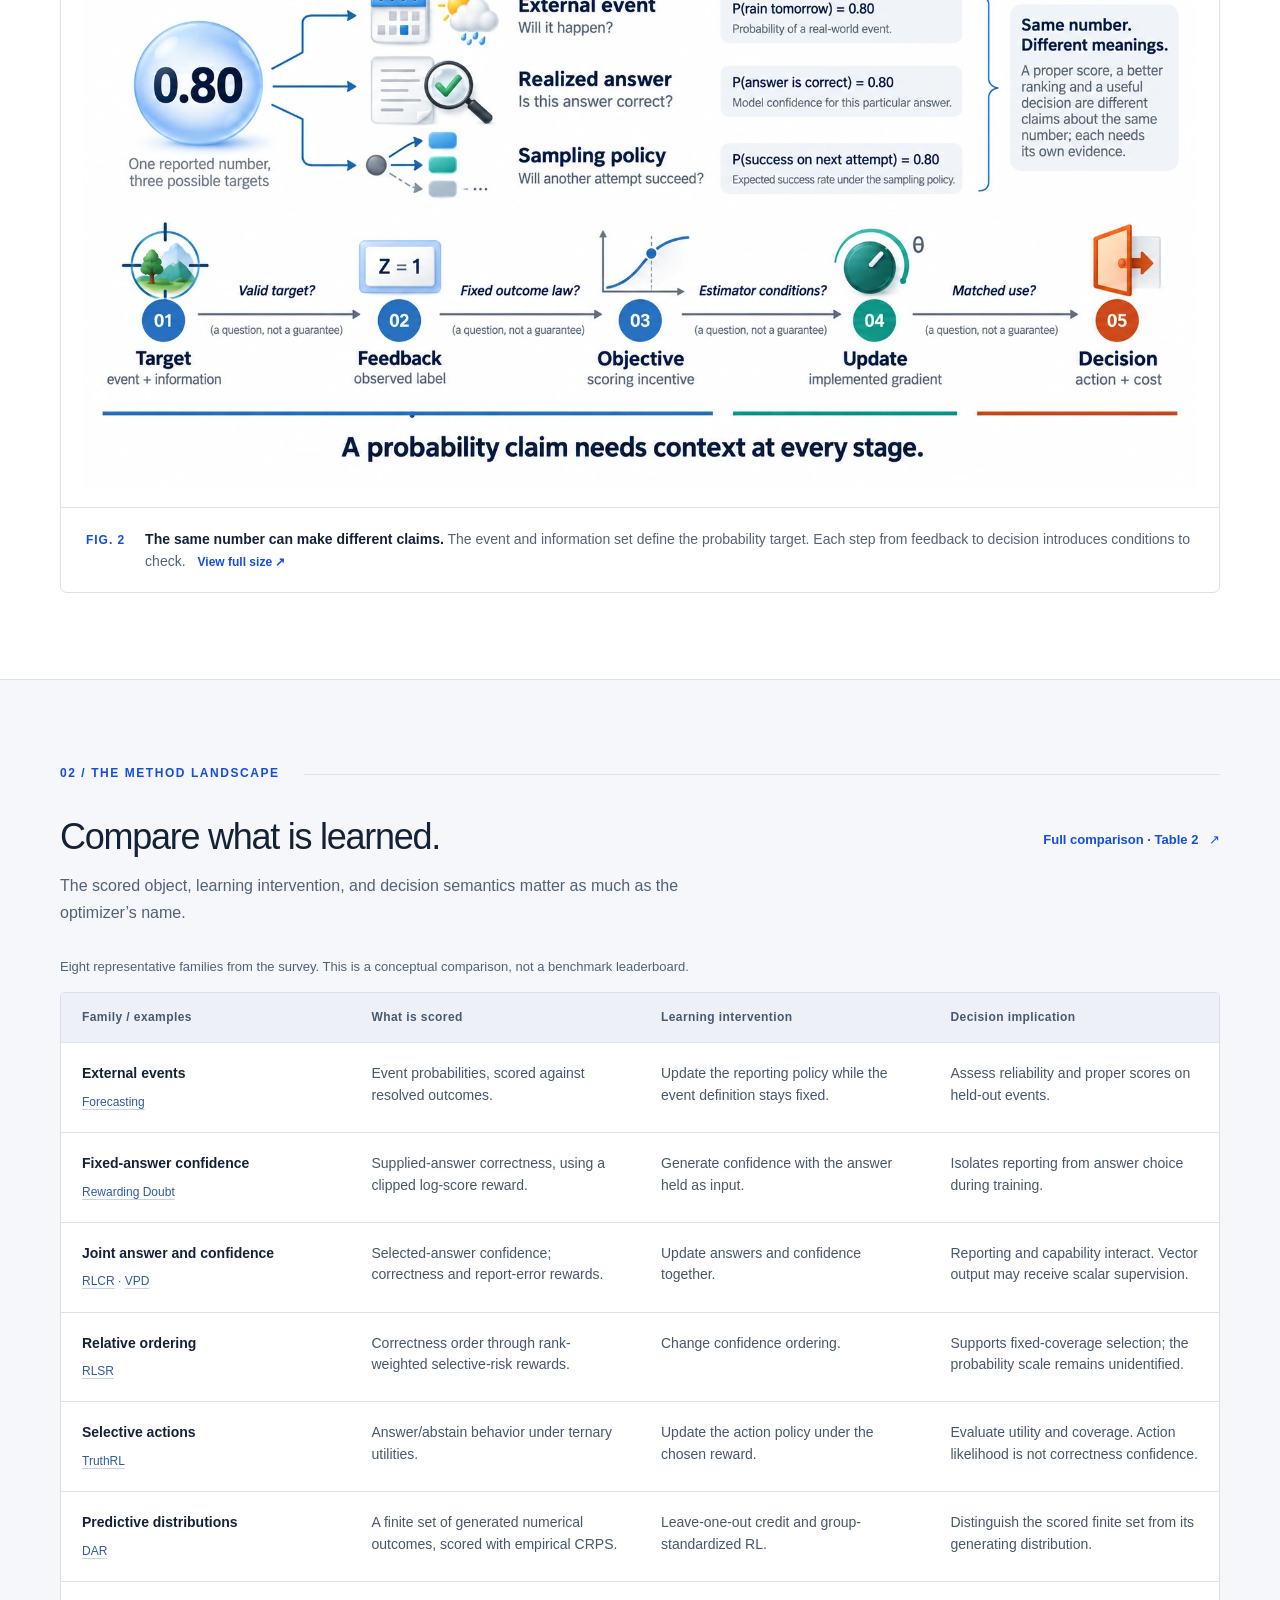
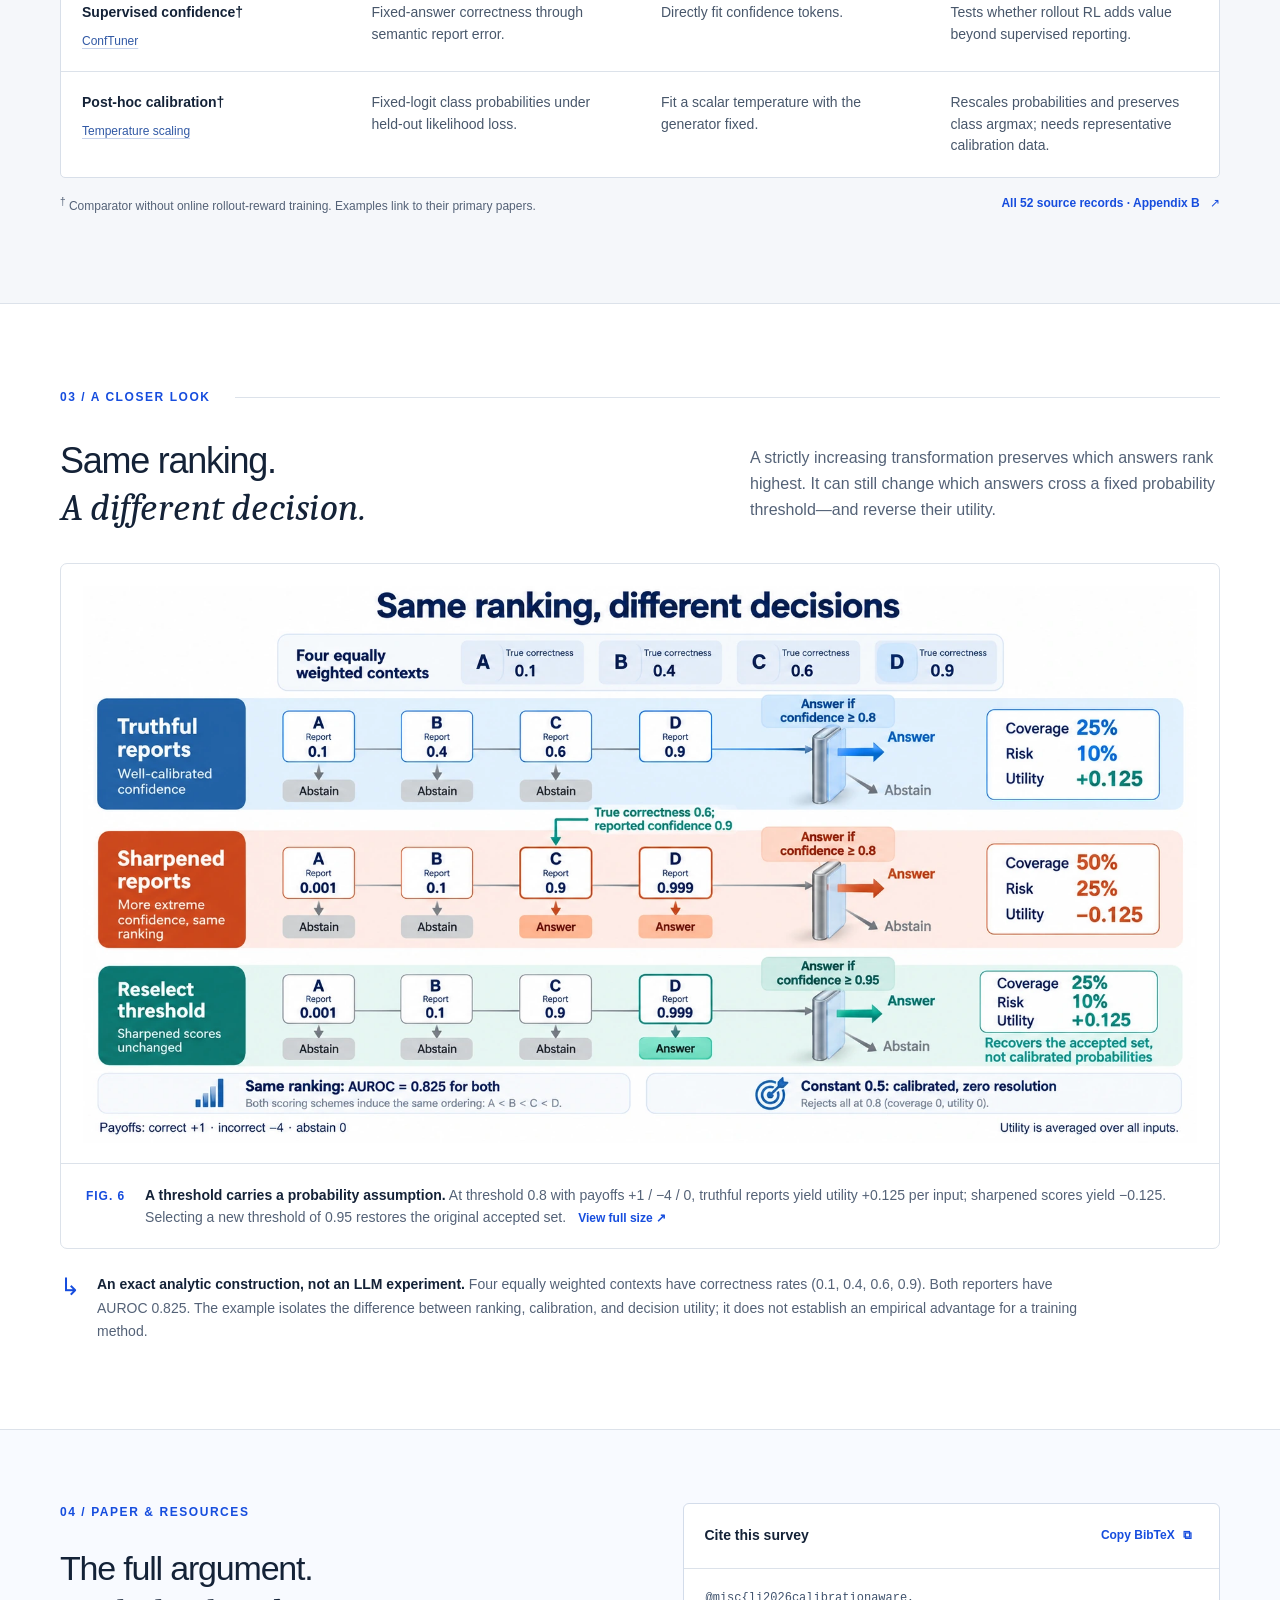
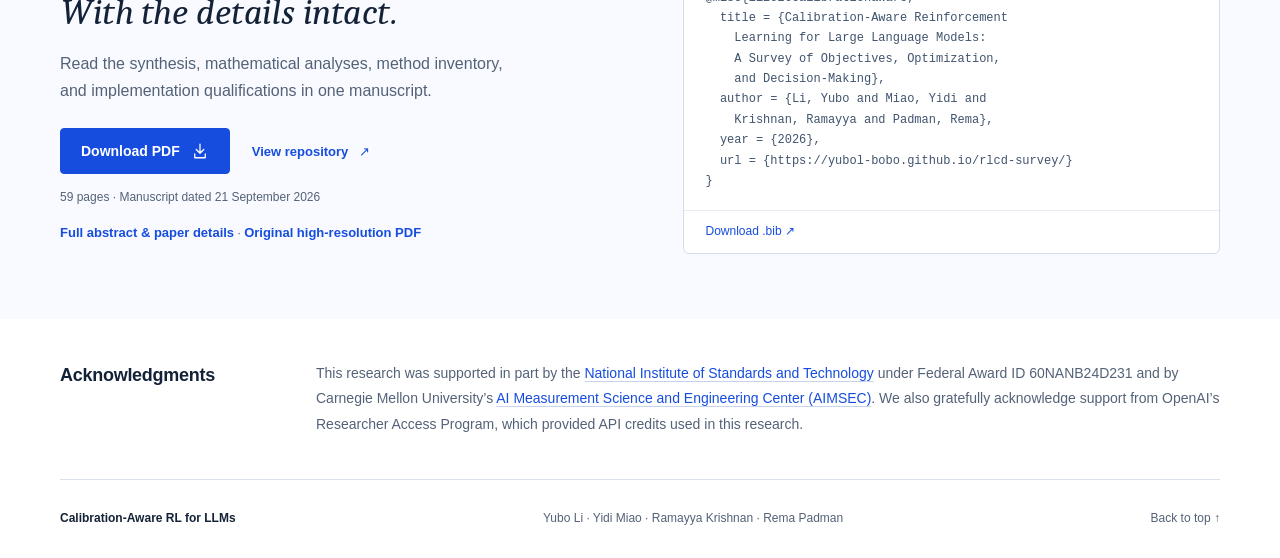
==== commit d9bd8047: "Improve paper discoverability and optimize searchable PDF" ====
--- a/index.html
+++ b/index.html
@@ -4,7 +4,7 @@
   <meta charset="utf-8">
   <meta name="viewport" content="width=device-width, initial-scale=1">
   <meta name="theme-color" content="#164dde">
-  <title>Calibration-Aware RL for LLMs · Survey</title>
+  <title>Calibration-Aware Reinforcement Learning for Large Language Models: A Survey of Objectives, Optimization, and Decision-Making</title>
   <meta name="description" content="A survey of calibration-aware reinforcement learning for large language models: connecting probability targets, objectives, implemented updates, and decision-making.">
   <meta property="og:title" content="Calibration-Aware Reinforcement Learning for Large Language Models">
   <meta property="og:description" content="A survey of objectives, optimization, and decision-making. Yubo Li, Yidi Miao, Ramayya Krishnan, and Rema Padman · Carnegie Mellon University.">
@@ -18,6 +18,7 @@
   <meta name="citation_publication_date" content="2026/09/21">
   <meta name="citation_pdf_url" content="https://yubol-bobo.github.io/rlcd-survey/pdf/calibration-aware-rl-survey.pdf">
   <link rel="canonical" href="https://yubol-bobo.github.io/rlcd-survey/">
+  <link rel="sitemap" type="application/xml" href="sitemap.xml">
   <link rel="icon" href="assets/favicon.svg" type="image/svg+xml">
   <link rel="preload" href="assets/fonts/Caladea-Italic.woff" as="font" type="font/woff" crossorigin>
   <link rel="stylesheet" href="styles.css">
@@ -38,7 +39,7 @@
       <p class="subtitle">A Survey of Objectives, Optimization, and Decision-Making</p>
       <p class="authors"><span>Yubo Li</span><span>Yidi Miao</span><span>Ramayya Krishnan</span><span>Rema Padman</span></p>
       <p class="affiliation">Carnegie Mellon University</p>
-      <div class="hero-actions"><a class="button primary" href="pdf/calibration-aware-rl-survey.pdf">Read the paper <svg aria-hidden="true" viewBox="0 0 24 24"><path d="M7 17 17 7M7 7h10v10"/></svg></a><a class="button secondary" href="https://github.com/yubol-bobo/rlcd-survey"><svg aria-hidden="true" viewBox="0 0 24 24"><path d="M8 4H5v16h14V4h-3M9 3h6v4H9zM9 12h6M9 16h4"/></svg>Project repository</a></div>
+      <div class="hero-actions"><a class="button primary" href="pdf/calibration-aware-rl-survey.pdf">Read the paper <svg aria-hidden="true" viewBox="0 0 24 24"><path d="M7 17 17 7M7 7h10v10"/></svg></a><a class="button secondary" href="paper.html">Abstract &amp; paper details</a><a class="button secondary" href="https://github.com/yubol-bobo/rlcd-survey"><svg aria-hidden="true" viewBox="0 0 24 24"><path d="M8 4H5v16h14V4h-3M9 3h6v4H9zM9 12h6M9 16h4"/></svg>Project repository</a></div>
       <div class="hero-meta"><span>21 September 2026</span><span>Literature snapshot: 20 September 2026</span></div>
       <div class="pipeline" aria-label="The survey connects probability targets, objectives, implemented updates, and decisions">
         <div><span class="step-number">01</span><span>Probability targets</span><small>What does the number mean?</small></div><span class="pipeline-arrow" aria-hidden="true">→</span>
@@ -97,7 +98,7 @@
     </section>
 
     <section class="paper-section" id="paper" aria-labelledby="paper-section-title"><div class="wrap paper-grid">
-      <div><div class="section-label"><span>04 / PAPER & RESOURCES</span></div><h2 id="paper-section-title">The full argument.<br><em>With the details intact.</em></h2><p>Read the synthesis, mathematical analyses, method inventory, and implementation qualifications in one manuscript.</p><div class="hero-actions"><a class="button primary" href="pdf/calibration-aware-rl-survey.pdf" download>Download PDF <svg aria-hidden="true" viewBox="0 0 24 24"><path d="M12 3v12m-5-5 5 5 5-5M5 16v5h14v-5"/></svg></a><a class="text-link" href="https://github.com/yubol-bobo/rlcd-survey">View repository <span aria-hidden="true">↗</span></a></div><p class="paper-details">59 pages · Manuscript dated 21 September 2026</p></div>
+      <div><div class="section-label"><span>04 / PAPER & RESOURCES</span></div><h2 id="paper-section-title">The full argument.<br><em>With the details intact.</em></h2><p>Read the synthesis, mathematical analyses, method inventory, and implementation qualifications in one manuscript.</p><div class="hero-actions"><a class="button primary" href="pdf/calibration-aware-rl-survey.pdf" download>Download PDF <svg aria-hidden="true" viewBox="0 0 24 24"><path d="M12 3v12m-5-5 5 5 5-5M5 16v5h14v-5"/></svg></a><a class="text-link" href="https://github.com/yubol-bobo/rlcd-survey">View repository <span aria-hidden="true">↗</span></a></div><p class="paper-details">59 pages · Manuscript dated 21 September 2026</p><p class="paper-details"><a class="text-link" href="paper.html">Full abstract &amp; paper details</a> · <a class="text-link" href="pdf/calibration-aware-rl-survey-original.pdf">Original high-resolution PDF</a></p></div>
       <div class="citation-block"><div class="citation-header"><h3>Cite this survey</h3><button type="button" id="copy-citation" aria-label="Copy BibTeX citation">Copy BibTeX <span aria-hidden="true">⧉</span></button></div><pre><code id="citation-text">@misc{li2026calibrationaware,
   title = {Calibration-Aware Reinforcement
     Learning for Large Language Models:
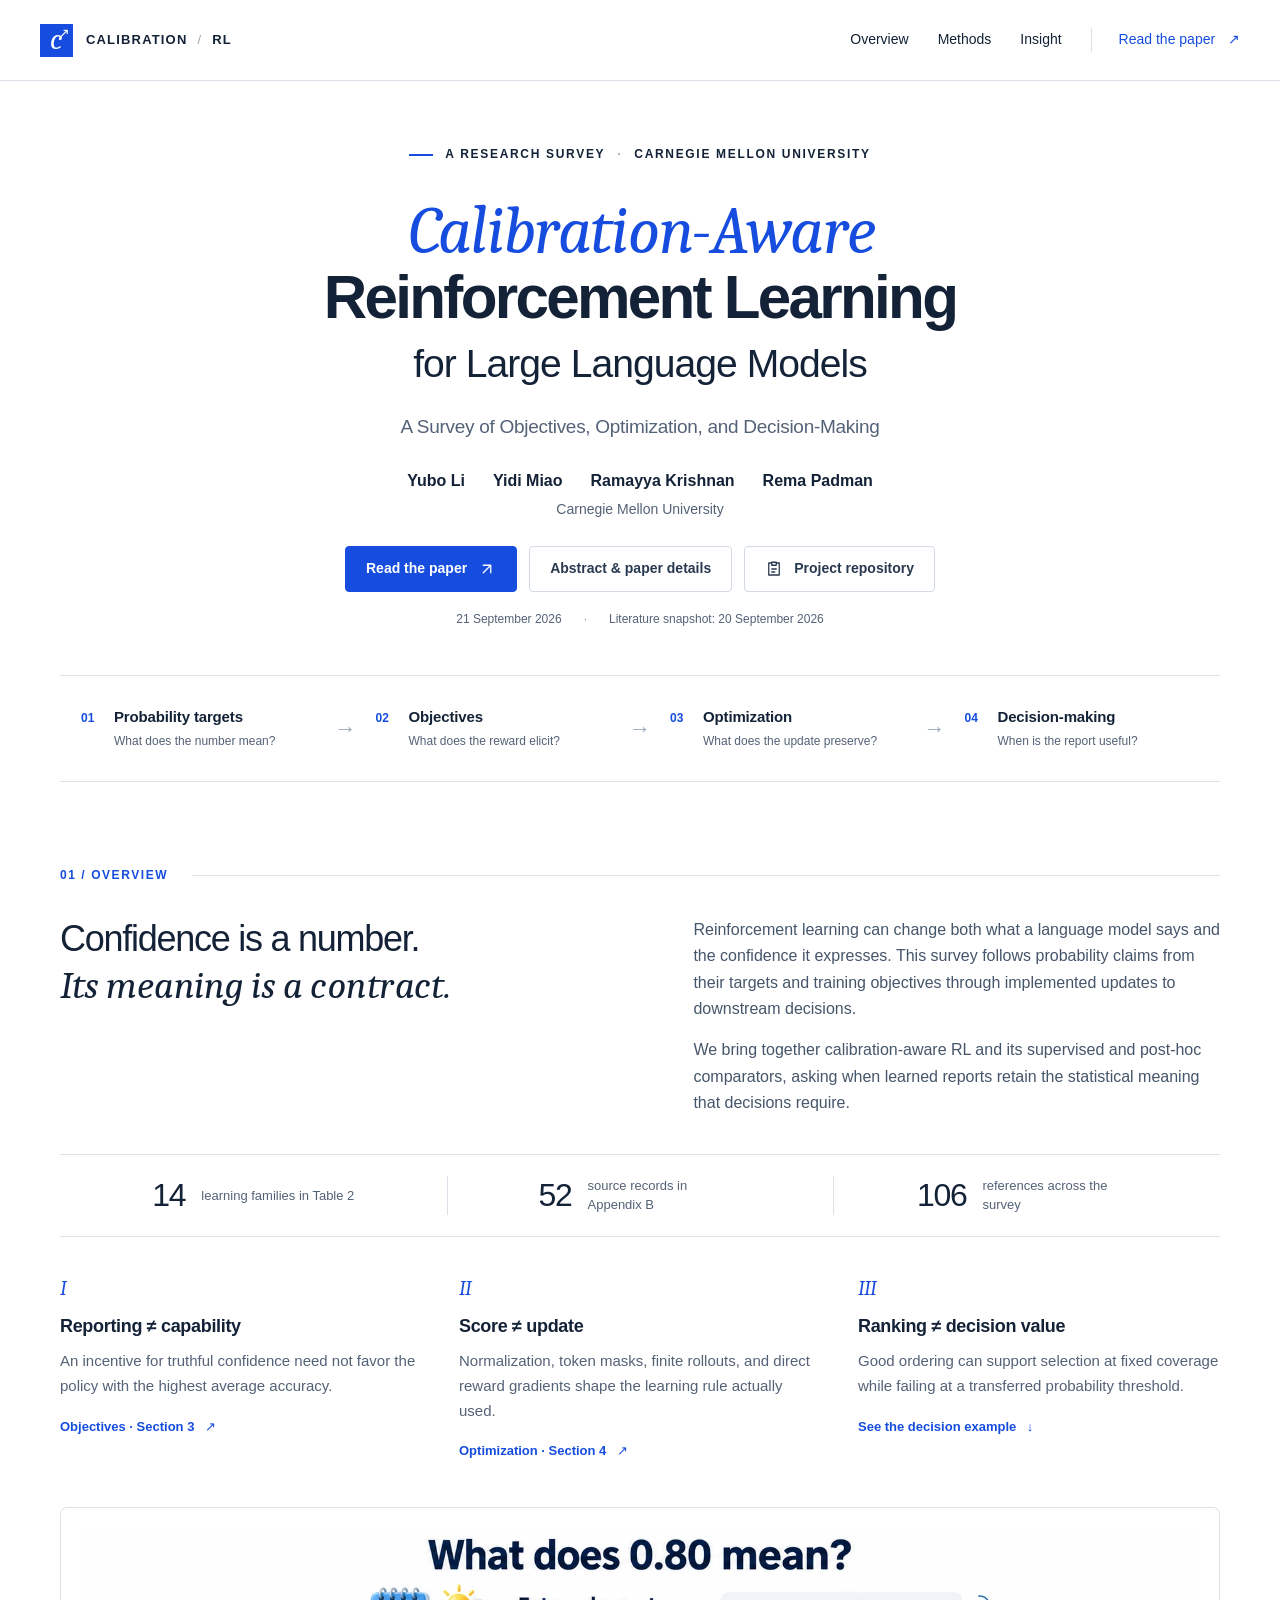
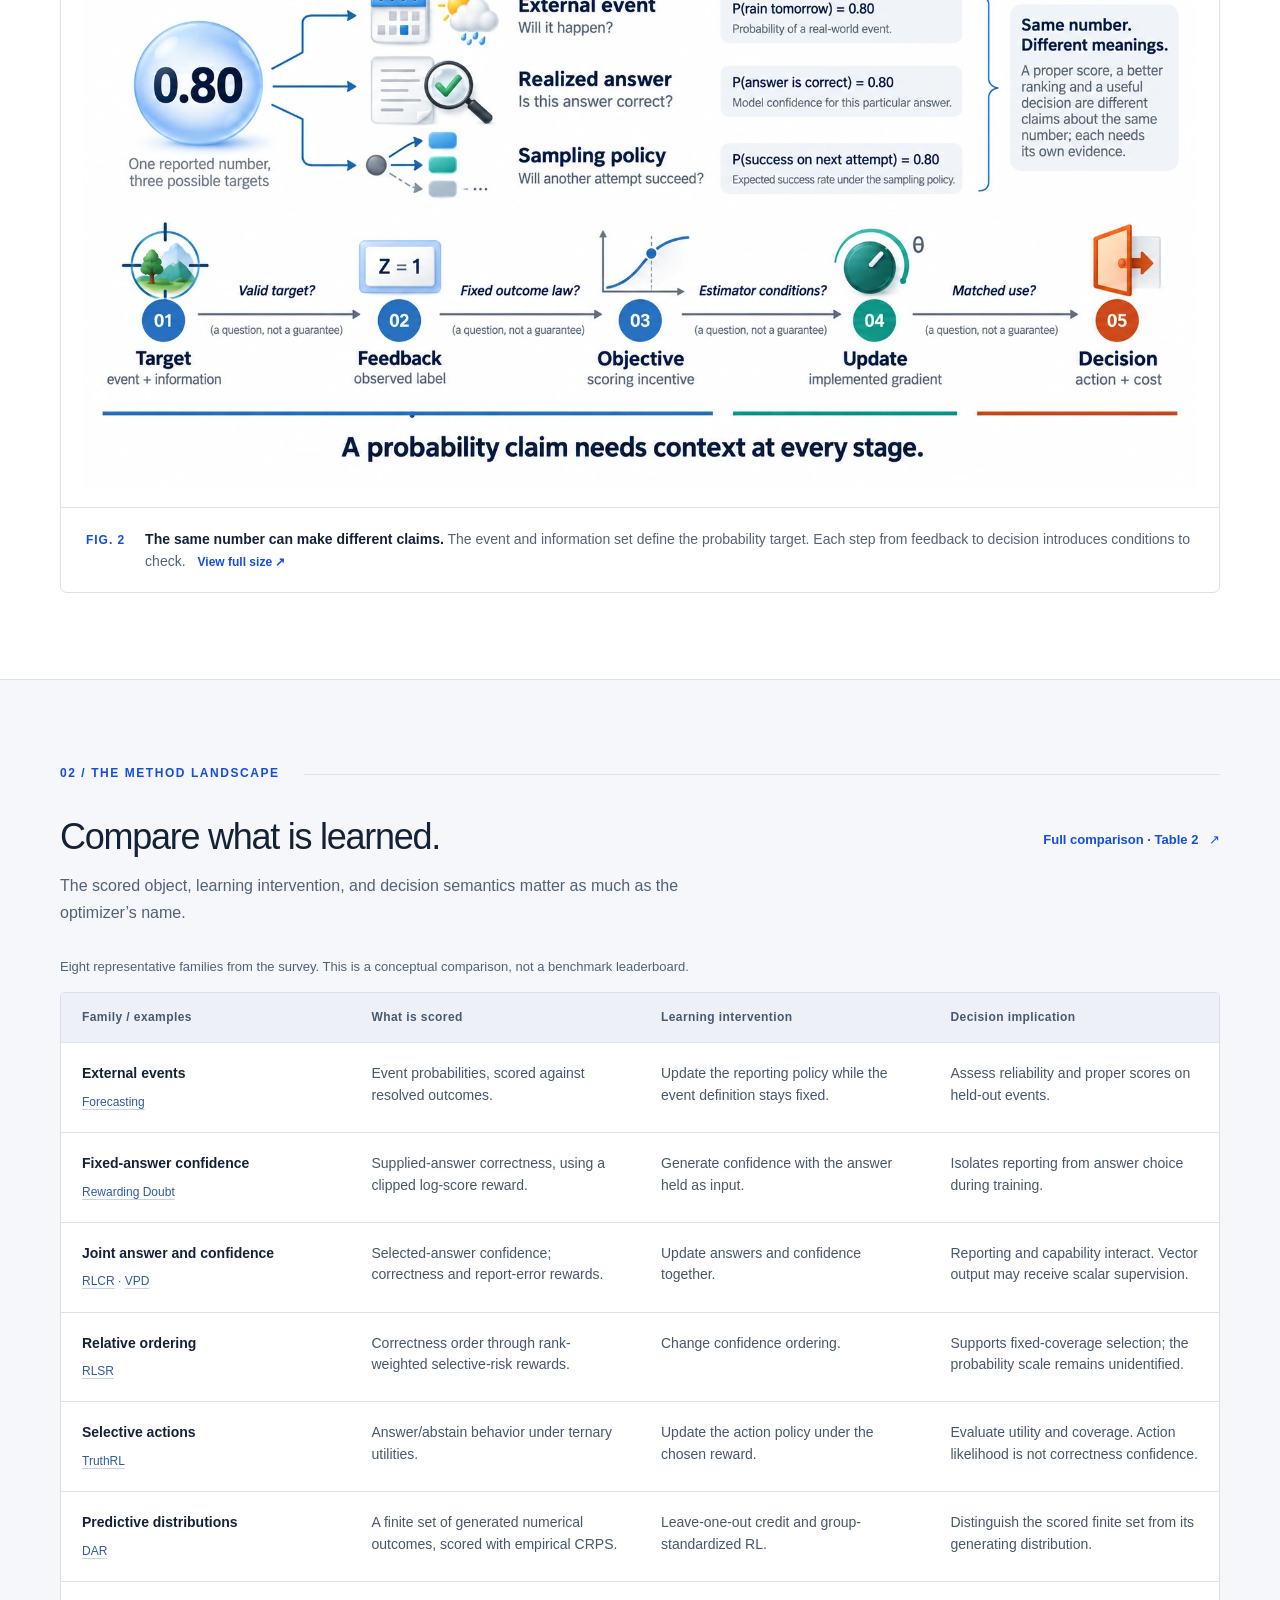
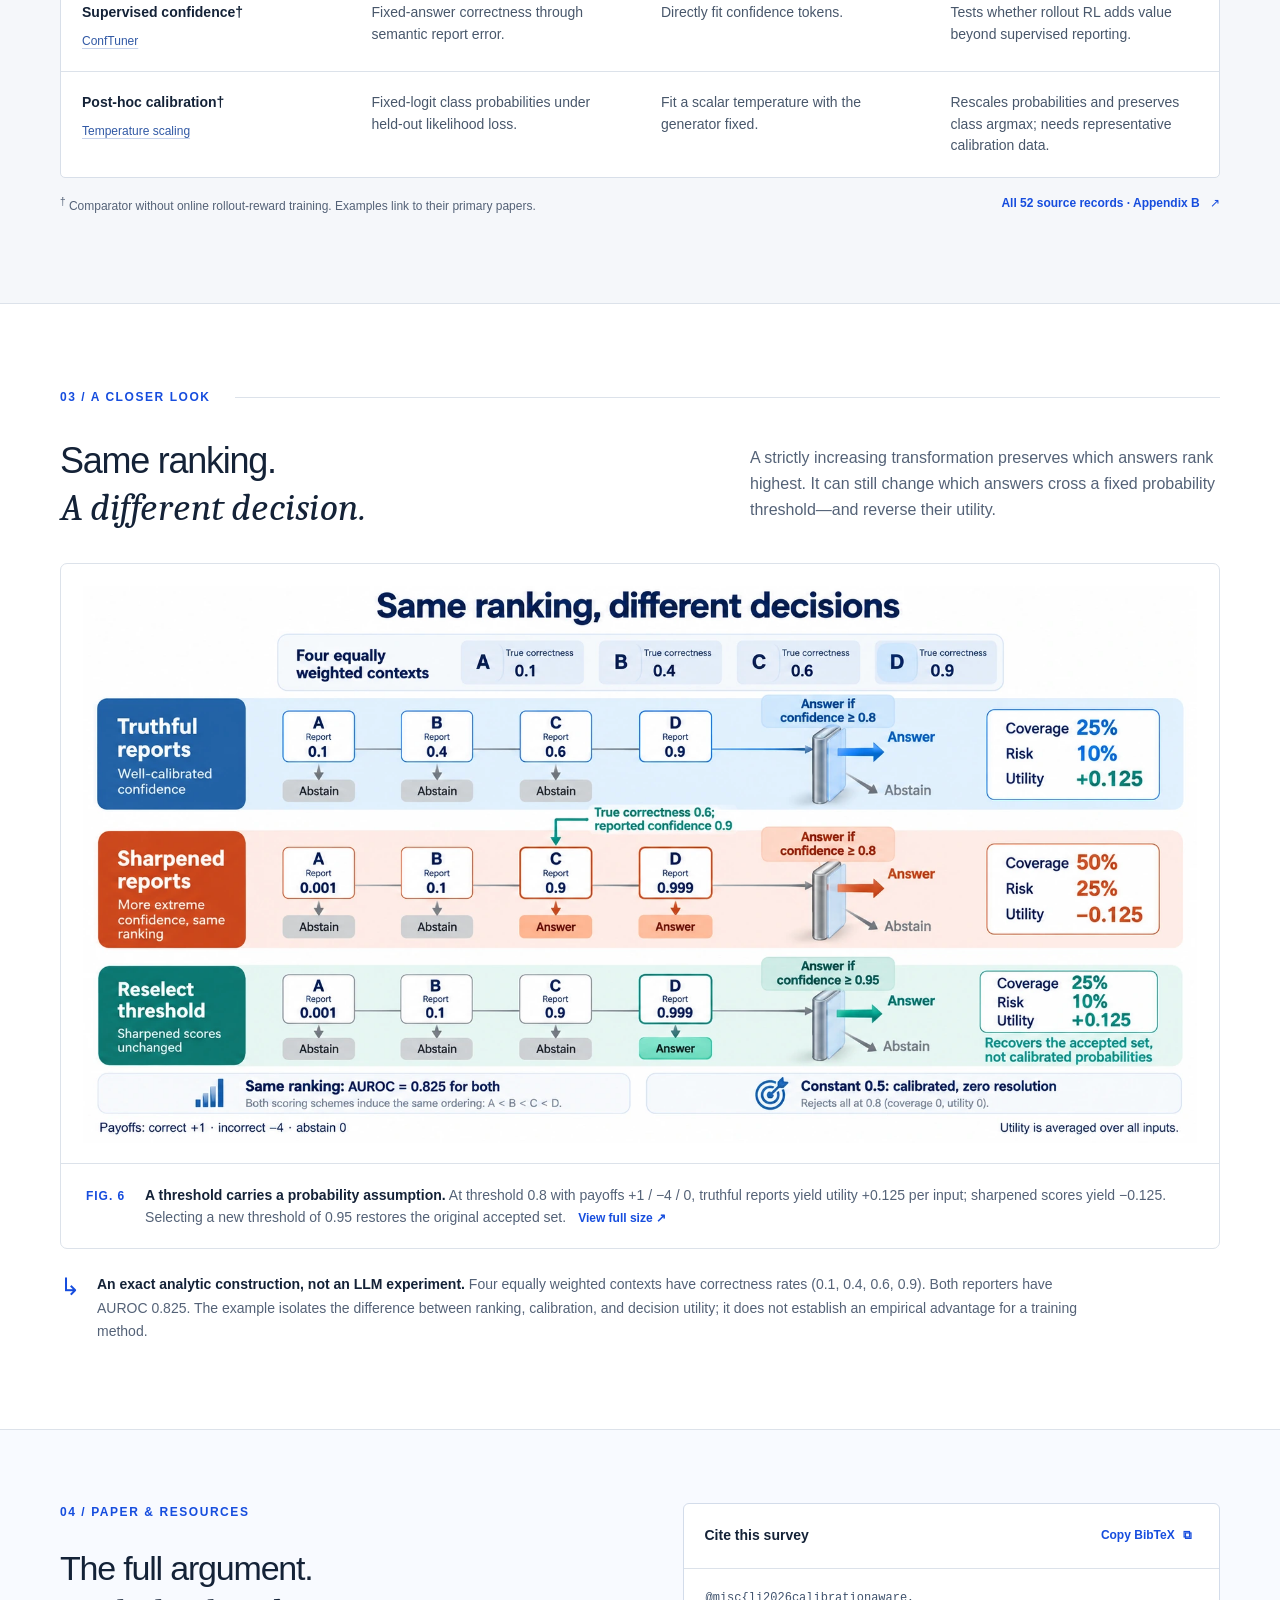
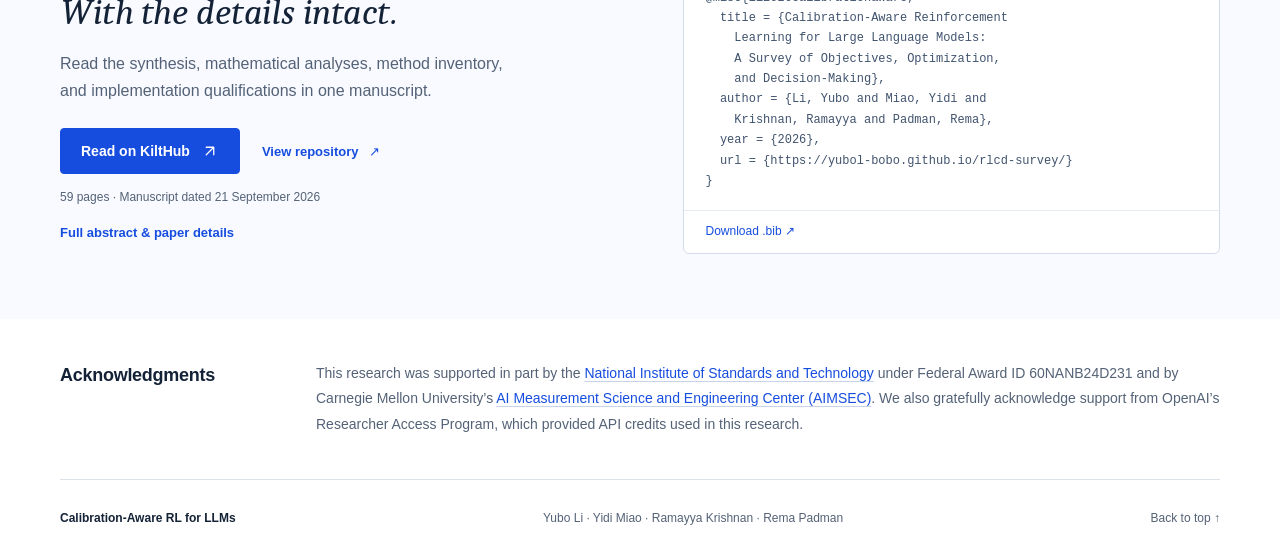
==== commit ab51ebcf: "Point manuscript reading links to CMU KiltHub" ====
--- a/index.html
+++ b/index.html
@@ -29,7 +29,7 @@
   <header class="site-header">
     <div class="nav-wrap">
       <a class="wordmark" href="#top" aria-label="Calibration-aware RL survey home"><span class="brand-symbol" aria-hidden="true">c<span>↗</span></span>CALIBRATION<span class="wordmark-divider">/</span>RL</a>
-      <nav aria-label="Main navigation"><a href="#overview">Overview</a><a href="#methods">Methods</a><a href="#insight">Insight</a><a class="nav-paper" href="pdf/calibration-aware-rl-survey.pdf">Read the paper <span aria-hidden="true">↗</span></a></nav>
+      <nav aria-label="Main navigation"><a href="#overview">Overview</a><a href="#methods">Methods</a><a href="#insight">Insight</a><a class="nav-paper" href="https://kilthub.cmu.edu/articles/preprint/Calibration-Aware_Reinforcement_Learning_for_Large_Language_Models_A_Survey_of_Objectives_Optimization_and_Decision-Making/33989641?file=69317431">Read the paper <span aria-hidden="true">↗</span></a></nav>
     </div>
   </header>
   <main id="top">
@@ -39,7 +39,7 @@
       <p class="subtitle">A Survey of Objectives, Optimization, and Decision-Making</p>
       <p class="authors"><span>Yubo Li</span><span>Yidi Miao</span><span>Ramayya Krishnan</span><span>Rema Padman</span></p>
       <p class="affiliation">Carnegie Mellon University</p>
-      <div class="hero-actions"><a class="button primary" href="pdf/calibration-aware-rl-survey.pdf">Read the paper <svg aria-hidden="true" viewBox="0 0 24 24"><path d="M7 17 17 7M7 7h10v10"/></svg></a><a class="button secondary" href="paper.html">Abstract &amp; paper details</a><a class="button secondary" href="https://github.com/yubol-bobo/rlcd-survey"><svg aria-hidden="true" viewBox="0 0 24 24"><path d="M8 4H5v16h14V4h-3M9 3h6v4H9zM9 12h6M9 16h4"/></svg>Project repository</a></div>
+      <div class="hero-actions"><a class="button primary" href="https://kilthub.cmu.edu/articles/preprint/Calibration-Aware_Reinforcement_Learning_for_Large_Language_Models_A_Survey_of_Objectives_Optimization_and_Decision-Making/33989641?file=69317431">Read the paper <svg aria-hidden="true" viewBox="0 0 24 24"><path d="M7 17 17 7M7 7h10v10"/></svg></a><a class="button secondary" href="paper.html">Abstract &amp; paper details</a><a class="button secondary" href="https://github.com/yubol-bobo/rlcd-survey"><svg aria-hidden="true" viewBox="0 0 24 24"><path d="M8 4H5v16h14V4h-3M9 3h6v4H9zM9 12h6M9 16h4"/></svg>Project repository</a></div>
       <div class="hero-meta"><span>21 September 2026</span><span>Literature snapshot: 20 September 2026</span></div>
       <div class="pipeline" aria-label="The survey connects probability targets, objectives, implemented updates, and decisions">
         <div><span class="step-number">01</span><span>Probability targets</span><small>What does the number mean?</small></div><span class="pipeline-arrow" aria-hidden="true">→</span>
@@ -57,8 +57,8 @@
       </div>
       <div class="evidence-strip"><p><strong>14</strong><span>learning families in Table 2</span></p><p><strong>52</strong><span>source records in Appendix B</span></p><p><strong>106</strong><span>references across the survey</span></p></div>
       <div class="insights-grid">
-        <article><span class="small-index">I</span><h3>Reporting ≠ capability</h3><p>An incentive for truthful confidence need not favor the policy with the highest average accuracy.</p><a class="text-link" href="pdf/calibration-aware-rl-survey.pdf#page=10">Objectives · Section 3 <span aria-hidden="true">↗</span></a></article>
-        <article><span class="small-index">II</span><h3>Score ≠ update</h3><p>Normalization, token masks, finite rollouts, and direct reward gradients shape the learning rule actually used.</p><a class="text-link" href="pdf/calibration-aware-rl-survey.pdf#page=14">Optimization · Section 4 <span aria-hidden="true">↗</span></a></article>
+        <article><span class="small-index">I</span><h3>Reporting ≠ capability</h3><p>An incentive for truthful confidence need not favor the policy with the highest average accuracy.</p><a class="text-link" href="https://kilthub.cmu.edu/articles/preprint/Calibration-Aware_Reinforcement_Learning_for_Large_Language_Models_A_Survey_of_Objectives_Optimization_and_Decision-Making/33989641?file=69317431">Objectives · Section 3 <span aria-hidden="true">↗</span></a></article>
+        <article><span class="small-index">II</span><h3>Score ≠ update</h3><p>Normalization, token masks, finite rollouts, and direct reward gradients shape the learning rule actually used.</p><a class="text-link" href="https://kilthub.cmu.edu/articles/preprint/Calibration-Aware_Reinforcement_Learning_for_Large_Language_Models_A_Survey_of_Objectives_Optimization_and_Decision-Making/33989641?file=69317431">Optimization · Section 4 <span aria-hidden="true">↗</span></a></article>
         <article><span class="small-index">III</span><h3>Ranking ≠ decision value</h3><p>Good ordering can support selection at fixed coverage while failing at a transferred probability threshold.</p><a class="text-link" href="#insight">See the decision example <span aria-hidden="true">↓</span></a></article>
       </div>
       <figure class="figure-shell overview-figure">
@@ -69,7 +69,7 @@
 
     <section class="methods-section" id="methods" aria-labelledby="methods-title"><div class="wrap section">
       <div class="section-label"><span>02 / THE METHOD LANDSCAPE</span><span class="section-line"></span></div>
-      <div class="section-heading"><div><h2 id="methods-title">Compare what is learned.</h2><p class="section-intro">The scored object, learning intervention, and decision semantics matter as much as the optimizer’s name.</p></div><a class="text-link" href="pdf/calibration-aware-rl-survey.pdf#page=8">Full comparison · Table 2 <span aria-hidden="true">↗</span></a></div>
+      <div class="section-heading"><div><h2 id="methods-title">Compare what is learned.</h2><p class="section-intro">The scored object, learning intervention, and decision semantics matter as much as the optimizer’s name.</p></div><a class="text-link" href="https://kilthub.cmu.edu/articles/preprint/Calibration-Aware_Reinforcement_Learning_for_Large_Language_Models_A_Survey_of_Objectives_Optimization_and_Decision-Making/33989641?file=69317431">Full comparison · Table 2 <span aria-hidden="true">↗</span></a></div>
       <p class="table-scope">Eight representative families from the survey. This is a conceptual comparison, not a benchmark leaderboard.</p>
       <p class="mobile-table-hint">Scroll horizontally to compare all four columns <span aria-hidden="true">↔</span></p>
       <div class="table-scroll" role="region" aria-label="Comparison of eight representative learning families" tabindex="0">
@@ -84,7 +84,7 @@
 <tr><th scope="row"><strong>Post-hoc calibration†</strong><span class="method-examples"><a href="https://proceedings.mlr.press/v70/guo17a.html" title="Temperature scaling (P055)">Temperature scaling</a></span></th><td>Fixed-logit class probabilities under held-out likelihood loss.</td><td>Fit a scalar temperature with the generator fixed.</td><td>Rescales probabilities and preserves class argmax; needs representative calibration data.</td></tr>
         </tbody></table>
       </div>
-      <div class="table-note"><p><sup>†</sup> Comparator without online rollout-reward training. Examples link to their primary papers.</p><a class="text-link" href="pdf/calibration-aware-rl-survey.pdf#page=39">All 52 source records · Appendix B <span aria-hidden="true">↗</span></a></div>
+      <div class="table-note"><p><sup>†</sup> Comparator without online rollout-reward training. Examples link to their primary papers.</p><a class="text-link" href="https://kilthub.cmu.edu/articles/preprint/Calibration-Aware_Reinforcement_Learning_for_Large_Language_Models_A_Survey_of_Objectives_Optimization_and_Decision-Making/33989641?file=69317431">All 52 source records · Appendix B <span aria-hidden="true">↗</span></a></div>
     </div></section>
 
     <section class="section wrap" id="insight" aria-labelledby="insight-title">
@@ -98,7 +98,7 @@
     </section>
 
     <section class="paper-section" id="paper" aria-labelledby="paper-section-title"><div class="wrap paper-grid">
-      <div><div class="section-label"><span>04 / PAPER & RESOURCES</span></div><h2 id="paper-section-title">The full argument.<br><em>With the details intact.</em></h2><p>Read the synthesis, mathematical analyses, method inventory, and implementation qualifications in one manuscript.</p><div class="hero-actions"><a class="button primary" href="pdf/calibration-aware-rl-survey.pdf" download>Download PDF <svg aria-hidden="true" viewBox="0 0 24 24"><path d="M12 3v12m-5-5 5 5 5-5M5 16v5h14v-5"/></svg></a><a class="text-link" href="https://github.com/yubol-bobo/rlcd-survey">View repository <span aria-hidden="true">↗</span></a></div><p class="paper-details">59 pages · Manuscript dated 21 September 2026</p><p class="paper-details"><a class="text-link" href="paper.html">Full abstract &amp; paper details</a> · <a class="text-link" href="pdf/calibration-aware-rl-survey-original.pdf">Original high-resolution PDF</a></p></div>
+      <div><div class="section-label"><span>04 / PAPER & RESOURCES</span></div><h2 id="paper-section-title">The full argument.<br><em>With the details intact.</em></h2><p>Read the synthesis, mathematical analyses, method inventory, and implementation qualifications in one manuscript.</p><div class="hero-actions"><a class="button primary" href="https://kilthub.cmu.edu/articles/preprint/Calibration-Aware_Reinforcement_Learning_for_Large_Language_Models_A_Survey_of_Objectives_Optimization_and_Decision-Making/33989641?file=69317431">Read on KiltHub <svg aria-hidden="true" viewBox="0 0 24 24"><path d="M7 17 17 7M7 7h10v10"/></svg></a><a class="text-link" href="https://github.com/yubol-bobo/rlcd-survey">View repository <span aria-hidden="true">↗</span></a></div><p class="paper-details">59 pages · Manuscript dated 21 September 2026</p><p class="paper-details"><a class="text-link" href="paper.html">Full abstract &amp; paper details</a></p></div>
       <div class="citation-block"><div class="citation-header"><h3>Cite this survey</h3><button type="button" id="copy-citation" aria-label="Copy BibTeX citation">Copy BibTeX <span aria-hidden="true">⧉</span></button></div><pre><code id="citation-text">@misc{li2026calibrationaware,
   title = {Calibration-Aware Reinforcement
     Learning for Large Language Models:
